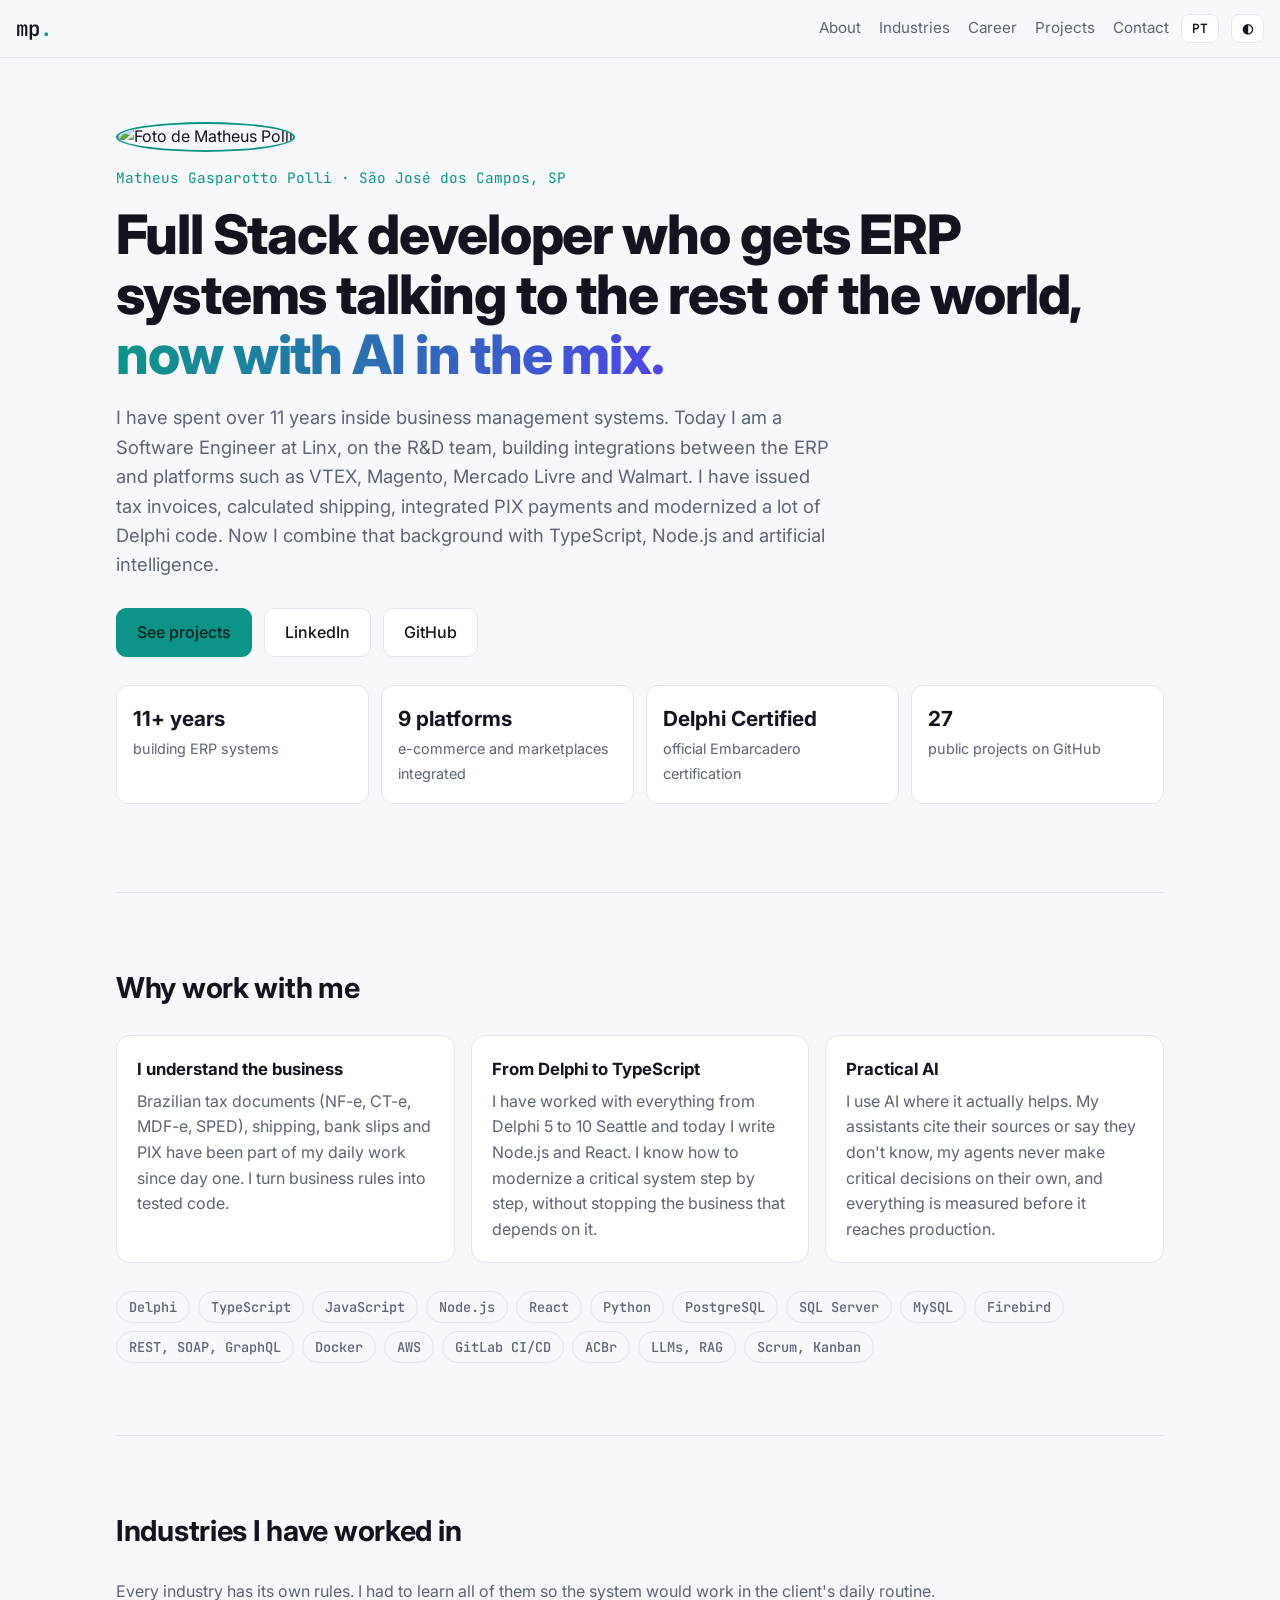
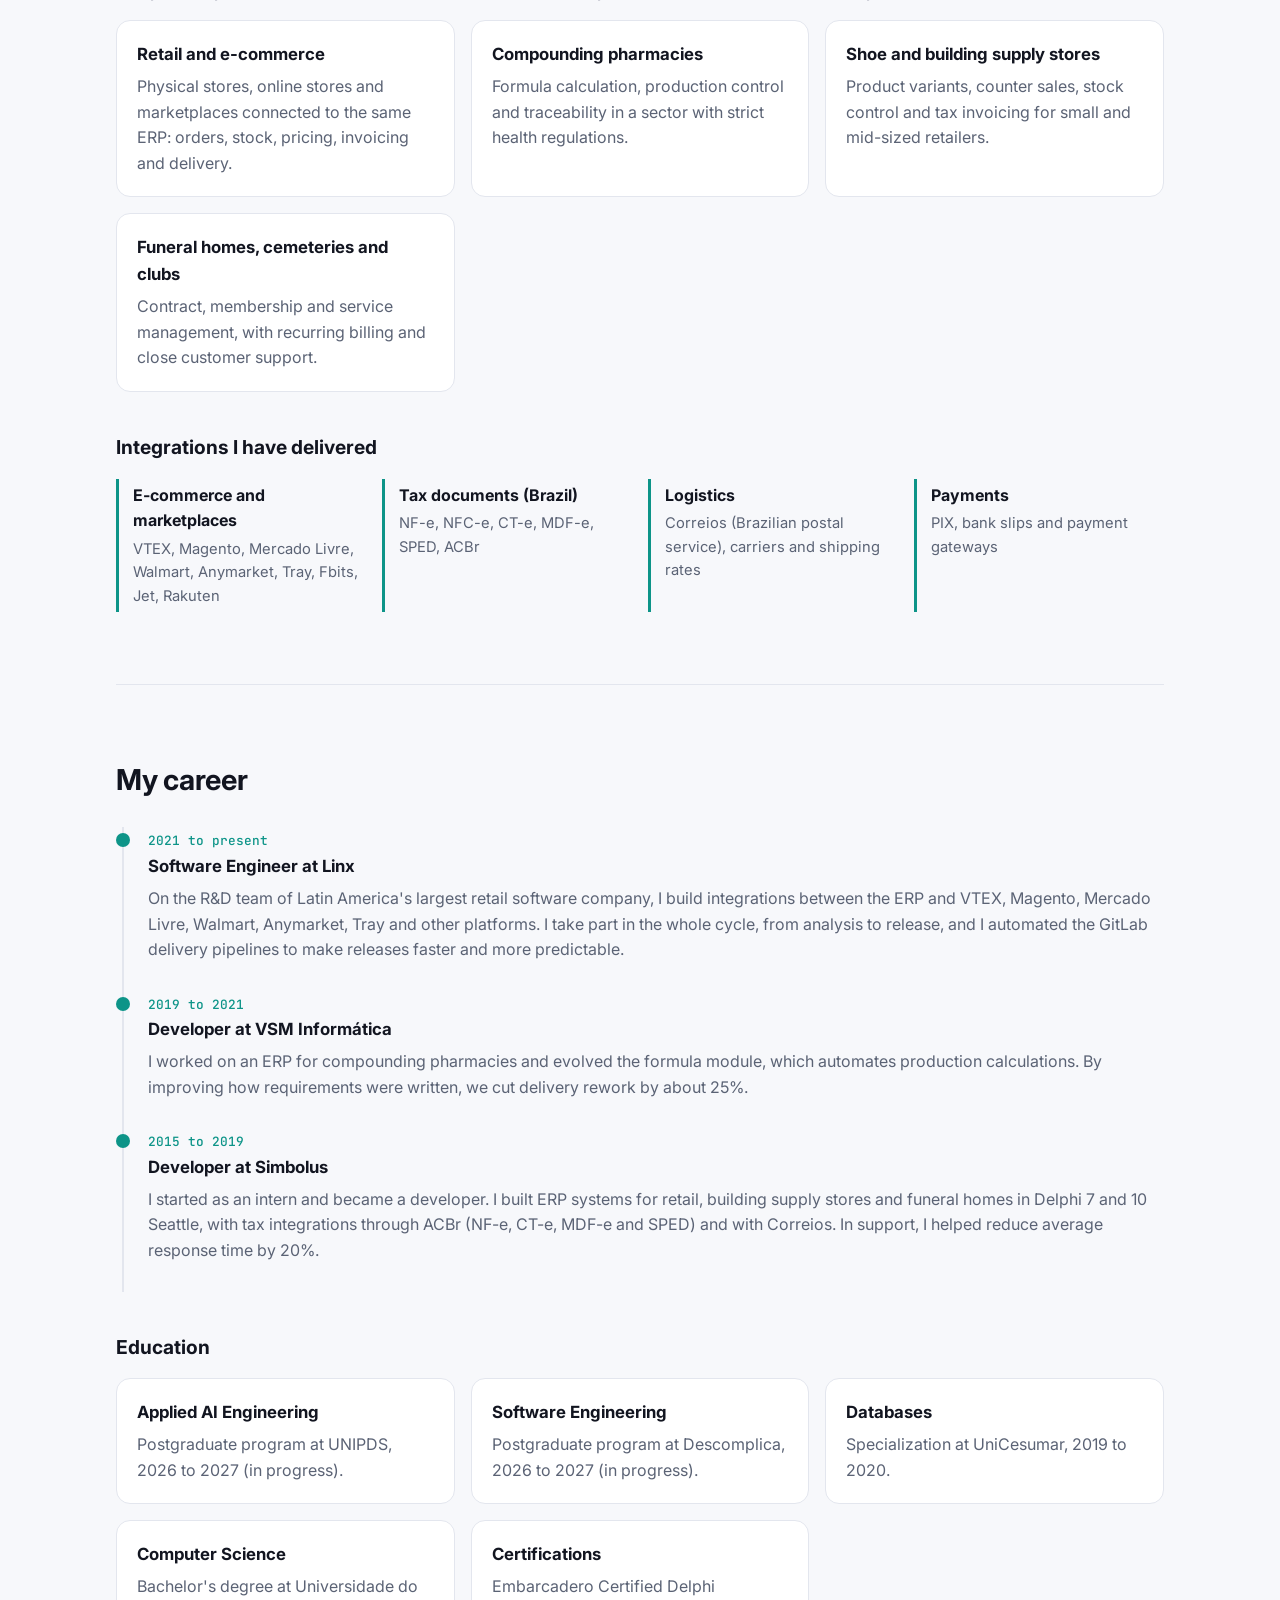
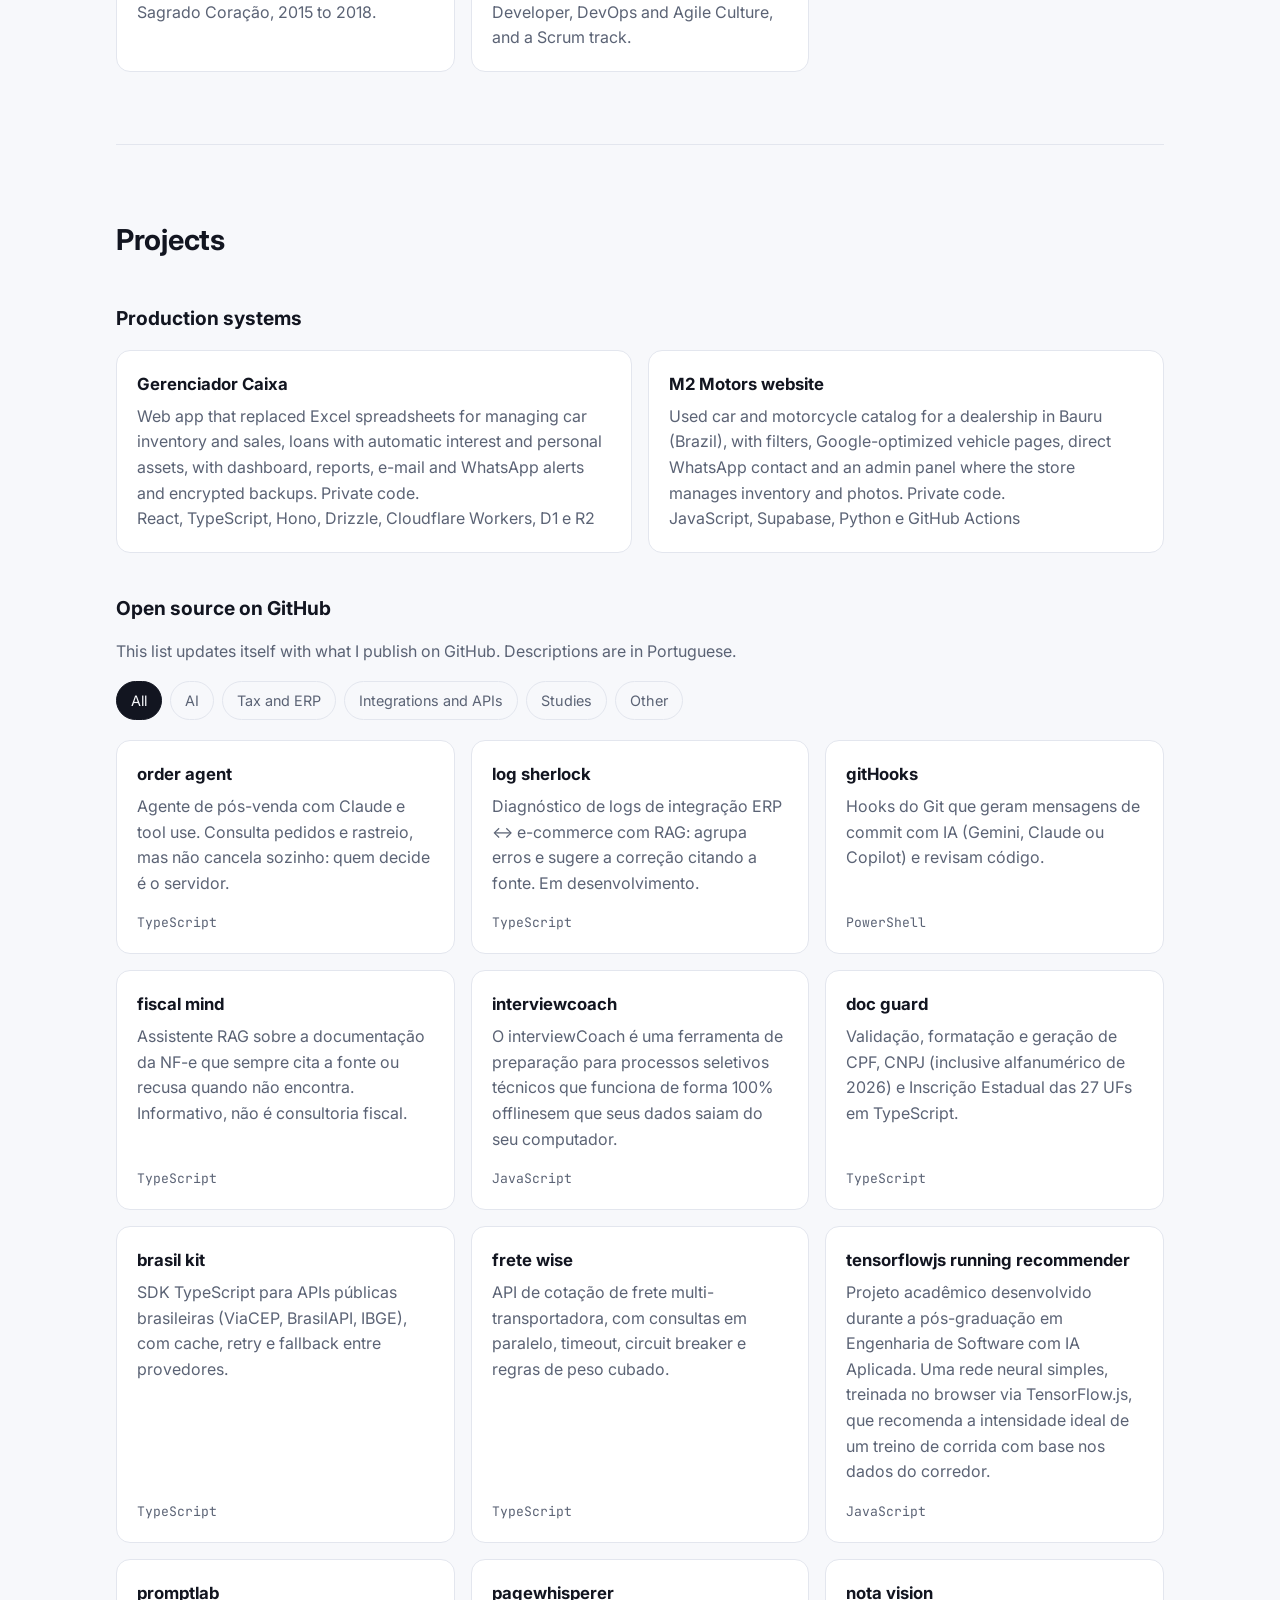
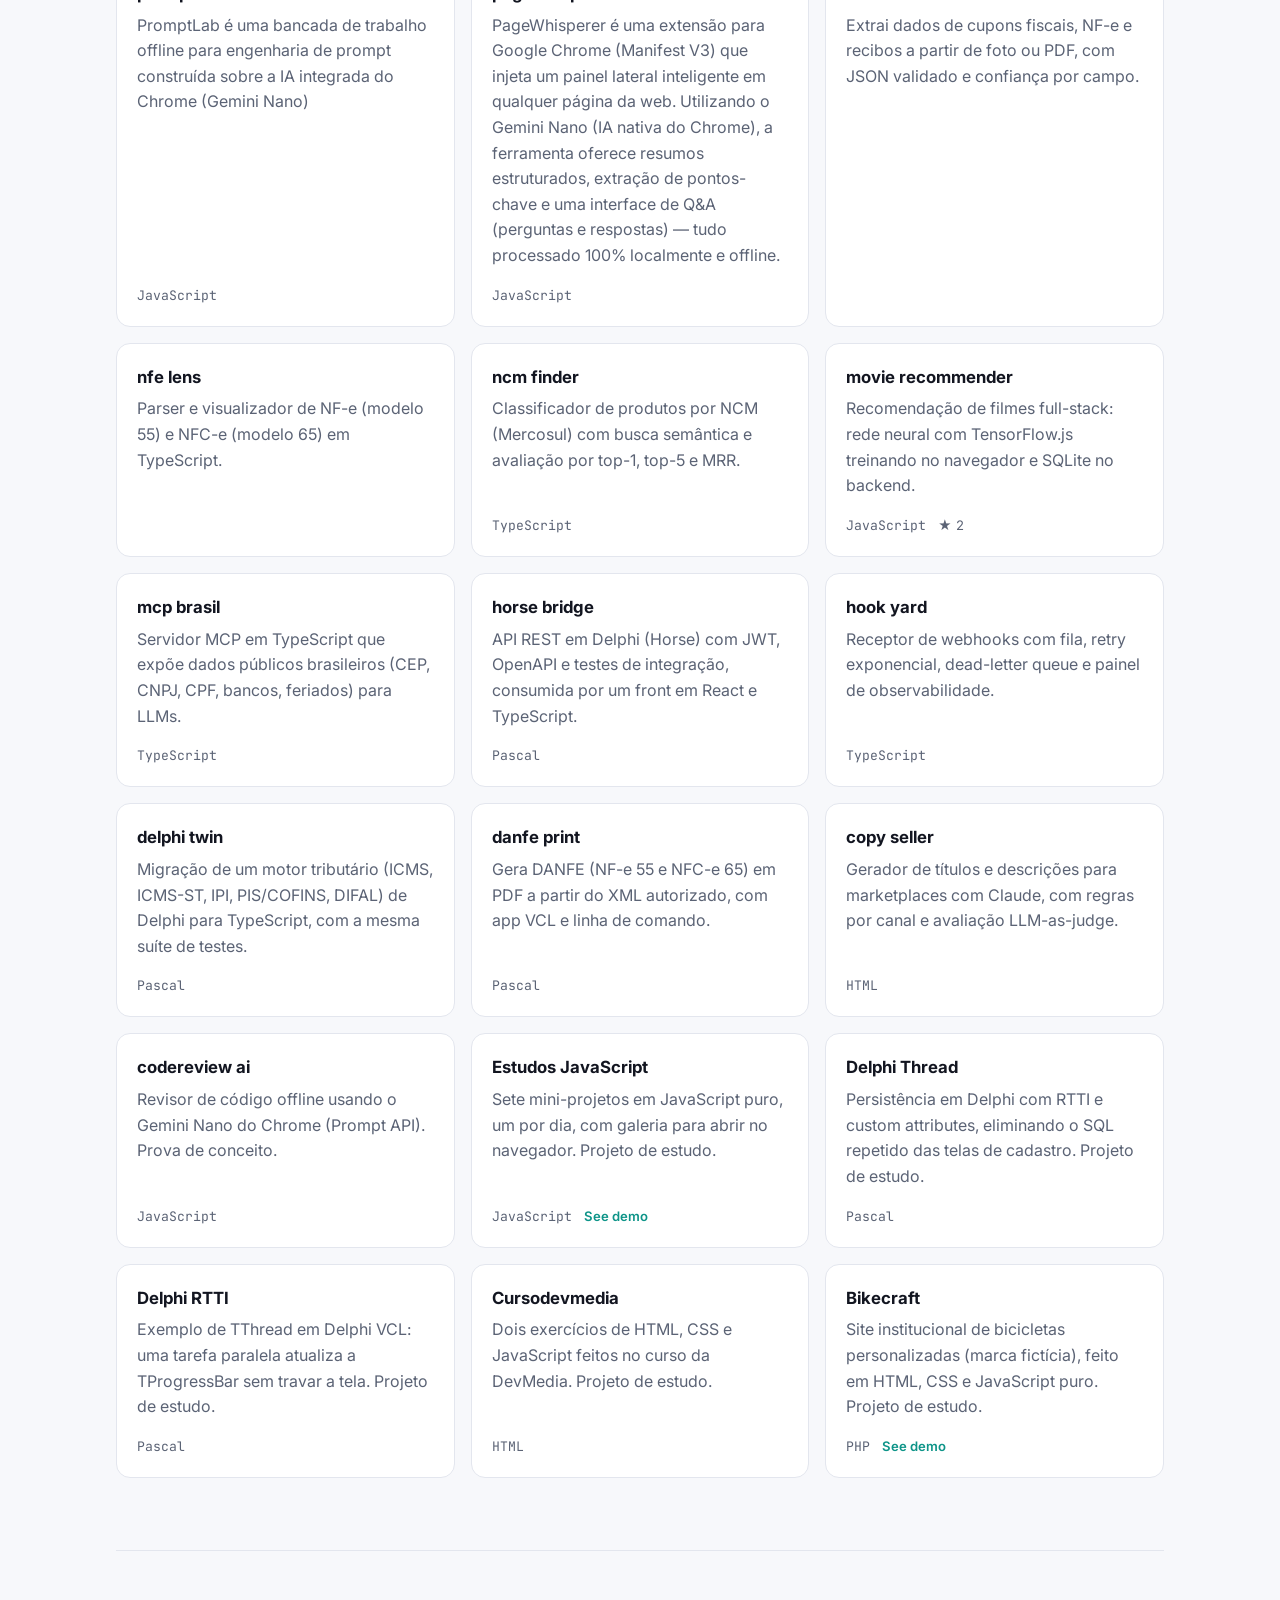
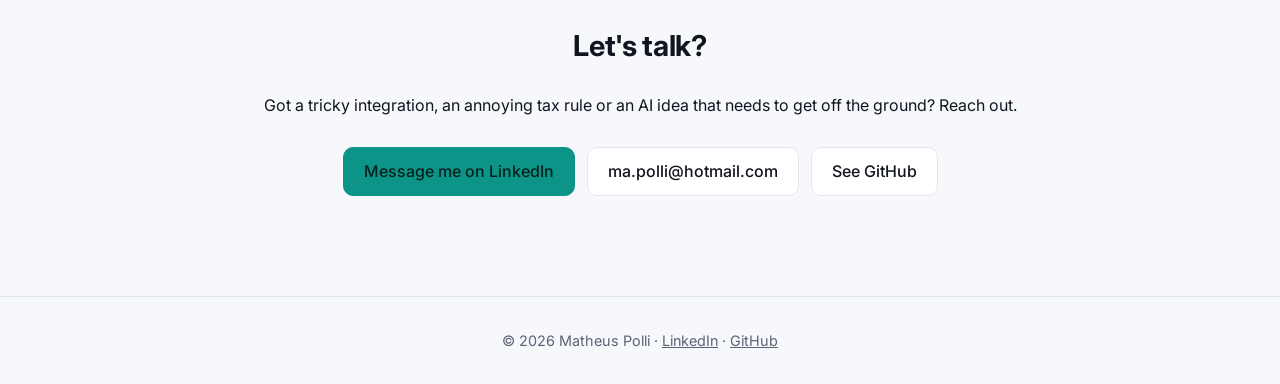
==== index.html @ 0170b0da "feat: Site M2 Motors e links do LinkedIn e GitHub no rodapé Co-Authored-By: Claude Opus 5.5 <noreply" ====
<!doctype html>
<html lang="pt-BR">
<head>
  <meta charset="utf-8">
  <meta name="viewport" content="width=device-width, initial-scale=1">
  <title>Matheus Polli | Desenvolvedor Full Stack, Integrações ERP e IA</title>
  <meta name="description" content="Sou Matheus Polli, engenheiro de software na Linx com mais de 11 anos de experiência. Trabalho com integrações ERP, NF-e e regras fiscais, Delphi, TypeScript, Node.js e inteligência artificial aplicada.">
  <meta name="keywords" content="desenvolvedor full stack, engenheiro de software, integração ERP, integração com marketplace, VTEX, Mercado Livre, NF-e, CT-e, SPED, PIX, Delphi, TypeScript, Node.js, React, sistema para varejo, sistema para farmácia de manipulação, inteligência artificial, São José dos Campos">
  <meta name="author" content="Matheus Gasparotto Polli">
  <link rel="canonical" href="https://maatheuspolli.github.io/portifolio/">
  <meta property="og:type" content="website">
  <meta property="og:locale" content="pt_BR">
  <meta property="og:locale:alternate" content="en_US">
  <meta property="og:title" content="Matheus Polli | Desenvolvedor Full Stack">
  <meta property="og:description" content="Integrações ERP, documentos fiscais e IA aplicada. Veja meus projetos.">
  <meta property="og:url" content="https://maatheuspolli.github.io/portifolio/">
  <meta property="og:image" content="https://avatars.githubusercontent.com/u/17732686?v=4">
  <meta name="twitter:card" content="summary">
  <link rel="icon" href="https://avatars.githubusercontent.com/u/17732686?s=64&v=4">
  <script type="application/ld+json">
  {
    "@context": "https://schema.org",
    "@type": "Person",
    "name": "Matheus Gasparotto Polli",
    "jobTitle": "Engenheiro de Software",
    "worksFor": { "@type": "Organization", "name": "Linx" },
    "address": { "@type": "PostalAddress", "addressLocality": "São José dos Campos", "addressRegion": "SP", "addressCountry": "BR" },
    "url": "https://maatheuspolli.github.io/portifolio/",
    "image": "https://avatars.githubusercontent.com/u/17732686?v=4",
    "email": "mailto:ma.polli@hotmail.com",
    "sameAs": ["https://www.linkedin.com/in/matheusgasparottopolli/", "https://github.com/MaatheusPolli"],
    "knowsAbout": ["Delphi", "TypeScript", "Node.js", "React", "Integração ERP", "Integração com marketplaces", "VTEX", "Mercado Livre", "NF-e", "CT-e", "MDF-e", "SPED", "PIX", "Sistemas para varejo", "Sistemas para farmácia de manipulação", "Inteligência Artificial", "RAG"],
    "alumniOf": [
      { "@type": "CollegeOrUniversity", "name": "Universidade do Sagrado Coração" },
      { "@type": "CollegeOrUniversity", "name": "UniCesumar" }
    ],
    "hasCredential": { "@type": "EducationalOccupationalCredential", "name": "Embarcadero Certified Delphi Developer" }
  }
  </script>
  <script>
    // Aplica o tema salvo antes de pintar a página, para não piscar
    try {
      const t = localStorage.getItem("theme");
      if (t) document.documentElement.dataset.theme = t;
    } catch (e) {}
  </script>
  <link rel="preconnect" href="https://fonts.googleapis.com">
  <link href="https://fonts.googleapis.com/css2?family=Inter:wght@400;500;600;800&family=JetBrains+Mono:wght@500&display=swap" rel="stylesheet">
  <link rel="stylesheet" href="style.css">
</head>
<body>
  <header class="nav">
    <a class="logo" href="#">mp<span>.</span></a>
    <nav>
      <a href="#sobre" data-i18n="nav.about">Sobre</a>
      <a href="#setores" data-i18n="nav.sectors">Setores</a>
      <a href="#trajetoria" data-i18n="nav.career">Trajetória</a>
      <a href="#projetos" data-i18n="nav.projects">Projetos</a>
      <a href="#contato" data-i18n="nav.contact">Contato</a>
      <button id="lang-toggle" class="toggle" type="button" aria-label="Mudar idioma">EN</button>
      <button id="theme-toggle" class="toggle" type="button" aria-label="Alternar tema claro e escuro">◐</button>
    </nav>
  </header>

  <main>
    <section class="hero">
      <img class="avatar" src="https://avatars.githubusercontent.com/u/17732686?v=4" alt="Foto de Matheus Polli" width="120" height="120">
      <p class="kicker">Matheus Gasparotto Polli · São José dos Campos, SP</p>
      <h1 data-i18n="hero.title">Desenvolvedor Full Stack que faz o ERP conversar com o resto do mundo, <em>agora com IA no meio.</em></h1>
      <p class="lead" data-i18n="hero.lead">São mais de 11 anos dentro de sistemas de gestão. Hoje sou engenheiro de software na Linx, no time de P&amp;D, e cuido das integrações entre o ERP e plataformas como VTEX, Magento, Mercado Livre e Walmart. Já emiti nota fiscal, calculei frete, integrei PIX e modernizei muito código Delphi. Agora junto essa bagagem com TypeScript, Node.js e inteligência artificial.</p>
      <div class="cta">
        <a class="btn primary" href="#projetos" data-i18n="hero.cta">Ver projetos</a>
        <a class="btn" href="https://www.linkedin.com/in/matheusgasparottopolli/" target="_blank" rel="noopener">LinkedIn</a>
        <a class="btn" href="https://github.com/MaatheusPolli" target="_blank" rel="noopener">GitHub</a>
      </div>
      <ul class="stats">
        <li><strong data-i18n="stats.years">11+ anos</strong><span data-i18n="stats.yearsTxt">desenvolvendo sistemas ERP</span></li>
        <li><strong data-i18n="stats.platforms">9 plataformas</strong><span data-i18n="stats.platformsTxt">de e-commerce e marketplace integradas</span></li>
        <li><strong data-i18n="stats.cert">Certificado Delphi</strong><span data-i18n="stats.certTxt">certificação oficial Embarcadero</span></li>
        <li><strong id="stat-count">30+</strong><span data-i18n="stats.repos">projetos públicos no GitHub</span></li>
      </ul>
    </section>

    <section id="sobre">
      <h2 data-i18n="about.title">Por que trabalhar comigo</h2>
      <div class="cards three">
        <article><h3 data-i18n="about.c1t">Entendo o negócio</h3><p data-i18n="about.c1">NF-e, CT-e, MDF-e, SPED, frete, boleto e PIX fazem parte do meu dia a dia desde o começo da carreira. Você não precisa me explicar o que é CFOP. Eu transformo a regra em código com teste.</p></article>
        <article><h3 data-i18n="about.c2t">Do Delphi ao TypeScript</h3><p data-i18n="about.c2">Trabalhei do Delphi 5 ao 10 Seattle e hoje escrevo Node.js e React. Sei modernizar um sistema crítico aos poucos, sem parar a operação de quem depende dele.</p></article>
        <article><h3 data-i18n="about.c3t">IA com pé no chão</h3><p data-i18n="about.c3">Uso IA onde ela ajuda de fato. Meus assistentes citam a fonte ou dizem que não sabem, meus agentes não tomam decisão crítica sozinhos e tudo é medido antes de ir para produção.</p></article>
      </div>
      <div class="stack">
        <span>Delphi</span><span>TypeScript</span><span>JavaScript</span><span>Node.js</span><span>React</span><span>Python</span><span>PostgreSQL</span><span>SQL Server</span><span>MySQL</span><span>Firebird</span><span>REST, SOAP, GraphQL</span><span>Docker</span><span>AWS</span><span>GitLab CI/CD</span><span>ACBr</span><span>LLMs, RAG</span><span>Scrum, Kanban</span>
      </div>
    </section>

    <section id="setores">
      <h2 data-i18n="sectors.title">Setores em que já atuei</h2>
      <p class="muted" data-i18n="sectors.sub">Cada segmento tem suas regras. Já precisei entender todas elas para o sistema funcionar no dia a dia do cliente.</p>
      <div class="cards three">
        <article><h3 data-i18n="sectors.s1t">Varejo e e-commerce</h3><p data-i18n="sectors.s1">Lojas físicas, lojas virtuais e marketplaces conectados ao mesmo ERP: pedidos, estoque, preço, nota fiscal e entrega.</p></article>
        <article><h3 data-i18n="sectors.s2t">Farmácias de manipulação</h3><p data-i18n="sectors.s2">Cálculo de fórmulas, controle de produção e rastreabilidade em um setor com regras sanitárias rígidas.</p></article>
        <article><h3 data-i18n="sectors.s3t">Lojas de calçados e materiais de construção</h3><p data-i18n="sectors.s3">Grade de produtos, vendas no balcão, controle de estoque e emissão fiscal para o pequeno e médio varejo.</p></article>
        <article><h3 data-i18n="sectors.s4t">Funerárias, cemitérios e clubes</h3><p data-i18n="sectors.s4">Gestão de contratos, mensalidades e serviços, com cobrança recorrente e atendimento próximo ao cliente.</p></article>
      </div>

      <h3 class="subtitle" data-i18n="integ.title">Integrações que já entreguei</h3>
      <div class="integrations">
        <div><h4 data-i18n="integ.g1">E-commerce e marketplaces</h4><p>VTEX, Magento, Mercado Livre, Walmart, Anymarket, Tray, Fbits, Jet, Rakuten</p></div>
        <div><h4 data-i18n="integ.g2">Fiscal</h4><p>NF-e, NFC-e, CT-e, MDF-e, SPED, ACBr</p></div>
        <div><h4 data-i18n="integ.g3">Logística</h4><p data-i18n="integ.g3t">Correios, transportadoras e cálculo de frete</p></div>
        <div><h4 data-i18n="integ.g4">Pagamentos</h4><p data-i18n="integ.g4t">PIX, boletos e gateways de pagamento</p></div>
      </div>
    </section>

    <section id="trajetoria">
      <h2 data-i18n="career.title">Minha trajetória</h2>
      <ol class="timeline">
        <li><span class="when" data-i18n="career.j1d">2021 até hoje</span><h3 data-i18n="career.j1t">Engenheiro de Software na Linx</h3><p data-i18n="career.j1">No time de P&amp;D da maior empresa de software para varejo da América Latina, desenvolvo as integrações entre o ERP e VTEX, Magento, Mercado Livre, Walmart, Anymarket, Tray e outras plataformas. Participo do ciclo inteiro, da análise à publicação, e automatizei as esteiras de entrega no GitLab para deixar os lançamentos mais rápidos e previsíveis.</p></li>
        <li><span class="when" data-i18n="career.j2d">2019 a 2021</span><h3 data-i18n="career.j2t">Analista Programador na VSM Informática</h3><p data-i18n="career.j2">Trabalhei no ERP para farmácias de manipulação e evoluí o módulo de fórmulas, que automatiza cálculos da produção. Revisando a forma como os requisitos eram escritos, reduzimos o retrabalho nas entregas em cerca de 25%.</p></li>
        <li><span class="when" data-i18n="career.j3d">2015 a 2019</span><h3 data-i18n="career.j3t">Desenvolvedor na Simbolus</h3><p data-i18n="career.j3">Comecei como estagiário e virei desenvolvedor. Fiz ERP para varejo, materiais de construção e funerárias em Delphi 7 e 10 Seattle, com integrações fiscais via ACBr (NF-e, CT-e, MDF-e e SPED) e com os Correios. No suporte, ajudei a reduzir em 20% o tempo médio de resposta aos clientes.</p></li>
      </ol>

      <h3 class="subtitle" data-i18n="edu.title">Formação</h3>
      <div class="cards three">
        <article><h3 data-i18n="edu.e1t">Engenharia de IA Aplicada</h3><p data-i18n="edu.e1">Pós-graduação na UNIPDS, de 2026 a 2027 (em andamento).</p></article>
        <article><h3 data-i18n="edu.e2t">Engenharia de Software</h3><p data-i18n="edu.e2">Pós-graduação na Descomplica, de 2026 a 2027 (em andamento).</p></article>
        <article><h3 data-i18n="edu.e3t">Banco de Dados</h3><p data-i18n="edu.e3">Especialização na UniCesumar, de 2019 a 2020.</p></article>
        <article><h3 data-i18n="edu.e4t">Ciência da Computação</h3><p data-i18n="edu.e4">Graduação na Universidade do Sagrado Coração, de 2015 a 2018.</p></article>
        <article><h3 data-i18n="edu.e5t">Certificações</h3><p data-i18n="edu.e5">Desenvolvedor Delphi certificado pela Embarcadero, cultura DevOps e ágil e trilha de Scrum.</p></article>
      </div>
    </section>

    <section id="projetos">
      <h2 data-i18n="proj.title">Projetos</h2>
      <h3 class="subtitle" data-i18n="pro.title">Sistemas em produção</h3>
      <div class="cards three">
        <article><h3 data-i18n="pro.p1t">Gerenciador Caixa</h3><p data-i18n="pro.p1">Sistema web que substituiu planilhas Excel no controle de estoque e venda de carros, empréstimos com juros automáticos e patrimônio, com dashboard, relatórios, alertas por e-mail e WhatsApp e backup criptografado. Código privado.</p><p class="muted">React, TypeScript, Hono, Drizzle, Cloudflare Workers, D1 e R2</p></article>
        <article><h3 data-i18n="pro.p2t">Site M2 Motors</h3><p data-i18n="pro.p2">Catálogo de carros e motos seminovos de uma loja de Bauru (SP), com filtros, páginas por veículo otimizadas para o Google, contato direto pelo WhatsApp e painel para a loja cadastrar o estoque e as fotos. Código privado.</p><p class="muted">JavaScript, Supabase, Python e GitHub Actions</p></article>
      </div>
      <h3 class="subtitle" data-i18n="proj.gh">Código aberto no GitHub</h3>
      <p class="muted" data-i18n="proj.sub">Esta lista se atualiza sozinha com o que publico no GitHub.</p>
      <div class="filters" role="tablist">
        <button class="on" data-cat="all" data-i18n="cat.all">Todos</button>
        <button data-cat="ia" data-i18n="cat.ia">IA</button>
        <button data-cat="fiscal" data-i18n="cat.fiscal">Fiscal e ERP</button>
        <button data-cat="integracoes" data-i18n="cat.integracoes">Integrações e APIs</button>
        <button data-cat="estudos" data-i18n="cat.estudos">Estudos</button>
        <button data-cat="outros" data-i18n="cat.outros">Outros</button>
      </div>
      <div id="grid" class="cards grid"><p class="muted">Carregando projetos...</p></div>
    </section>

    <section id="contato" class="contact">
      <h2 data-i18n="contact.title">Vamos conversar?</h2>
      <p data-i18n="contact.text">Tem uma integração complicada, uma regra fiscal chata ou uma ideia com IA que precisa sair do papel? Me chama.</p>
      <div class="cta">
        <a class="btn primary" href="https://www.linkedin.com/in/matheusgasparottopolli/" target="_blank" rel="noopener" data-i18n="contact.linkedin">Falar no LinkedIn</a>
        <a class="btn" href="mailto:ma.polli@hotmail.com">ma.polli@hotmail.com</a>
        <a class="btn" href="https://github.com/MaatheusPolli" target="_blank" rel="noopener" data-i18n="contact.github">Ver GitHub</a>
      </div>
    </section>
  </main>

  <footer>© <span id="year"></span> Matheus Polli · <a href="https://www.linkedin.com/in/matheusgasparottopolli/" target="_blank" rel="noopener">LinkedIn</a> · <a href="https://github.com/MaatheusPolli" target="_blank" rel="noopener">GitHub</a></footer>
  <script src="i18n.js"></script>
  <script src="app.js"></script>
</body>
</html>
---- style.css ----
:root {
  --bg: #0b0d12; --surface: #141821; --line: #232938; --text: #e8ecf3; --muted: #9099ab;
  --accent: #5eead4; --accent-2: #818cf8;
}
@media (prefers-color-scheme: light) {
  :root:not([data-theme="dark"]) { --bg: #f7f8fb; --surface: #fff; --line: #e3e6ee; --text: #121520; --muted: #5b6375; --accent: #0d9488; --accent-2: #4f46e5; }
}
:root[data-theme="light"] { --bg: #f7f8fb; --surface: #fff; --line: #e3e6ee; --text: #121520; --muted: #5b6375; --accent: #0d9488; --accent-2: #4f46e5; }
.toggle { margin-left: 12px; font: 600 .8rem "JetBrains Mono", monospace; padding: 5px 10px; border: 1px solid var(--line); border-radius: 8px; background: var(--surface); color: var(--text); cursor: pointer; }
.toggle:hover { border-color: var(--accent); }
.nav nav { display: flex; align-items: center; flex-wrap: wrap; justify-content: flex-end; }
.integrations { display: grid; grid-template-columns: repeat(auto-fit, minmax(220px, 1fr)); gap: 16px; }
.integrations div { border-left: 3px solid var(--accent); padding: 4px 0 4px 14px; }
.integrations h4 { margin: 0 0 4px; }
.integrations p { margin: 0; color: var(--muted); font-size: .92rem; }
* { box-sizing: border-box; }
html { scroll-behavior: smooth; }
body { margin: 0; background: var(--bg); color: var(--text); font: 16px/1.6 Inter, system-ui, sans-serif; }
a { color: inherit; }
main { max-width: 1080px; margin: 0 auto; padding: 0 16px; }
section { padding: 72px 0; border-top: 1px solid var(--line); }
h1 { font-size: clamp(2rem, 5vw, 3.4rem); line-height: 1.1; letter-spacing: -.02em; margin: .3em 0; font-weight: 800; }
h1 em { font-style: normal; background: linear-gradient(90deg, var(--accent), var(--accent-2)); -webkit-background-clip: text; background-clip: text; color: transparent; }
h2 { font-size: 1.8rem; margin: 0 0 24px; letter-spacing: -.01em; }
h3 { margin: 0 0 6px; font-size: 1.05rem; }
.muted { color: var(--muted); }

.nav { position: sticky; top: 0; z-index: 9; display: flex; justify-content: space-between; align-items: center; padding: 14px 16px; background: color-mix(in srgb, var(--bg) 85%, transparent); backdrop-filter: blur(8px); border-bottom: 1px solid var(--line); }
.logo { font: 600 1.3rem "JetBrains Mono", monospace; text-decoration: none; }
.logo span { color: var(--accent); }
.nav nav a { margin-left: 18px; text-decoration: none; color: var(--muted); font-size: .95rem; }
.nav nav a:hover { color: var(--text); }

.hero { border-top: 0; padding-top: 64px; }
.avatar { border-radius: 50%; border: 2px solid var(--accent); }
.kicker { font-family: "JetBrains Mono", monospace; color: var(--accent); font-size: .9rem; }
.lead { font-size: 1.15rem; color: var(--muted); max-width: 720px; }
.cta { display: flex; flex-wrap: wrap; gap: 12px; margin: 28px 0; }
.btn { padding: 11px 20px; border: 1px solid var(--line); border-radius: 10px; text-decoration: none; font-weight: 500; background: var(--surface); }
.btn:hover { border-color: var(--accent); }
.btn.primary { background: var(--accent); color: #04211d; border-color: var(--accent); }
.stats { list-style: none; padding: 0; display: grid; grid-template-columns: repeat(auto-fit, minmax(180px, 1fr)); gap: 12px; }
.stats li { background: var(--surface); border: 1px solid var(--line); border-radius: 12px; padding: 16px; }
.stats strong { display: block; font-size: 1.3rem; }
.stats span { color: var(--muted); font-size: .9rem; }

.cards { display: grid; gap: 16px; }
.cards.three { grid-template-columns: repeat(auto-fit, minmax(260px, 1fr)); }
.cards.grid { grid-template-columns: repeat(auto-fill, minmax(300px, 1fr)); }
.cards article { background: var(--surface); border: 1px solid var(--line); border-radius: 14px; padding: 20px; display: flex; flex-direction: column; }
.cards article p { color: var(--muted); margin: 0; }
.stack { display: flex; flex-wrap: wrap; gap: 8px; margin-top: 28px; }
.stack span { font: 500 .85rem "JetBrains Mono", monospace; padding: 6px 12px; border: 1px solid var(--line); border-radius: 999px; color: var(--muted); }

.timeline { list-style: none; padding: 0; border-left: 2px solid var(--line); margin-left: 6px; }
.timeline li { position: relative; padding: 0 0 28px 24px; }
.timeline li::before { content: ""; position: absolute; left: -8px; top: 6px; width: 14px; height: 14px; border-radius: 50%; background: var(--accent); }
.timeline .when { font: 500 .8rem "JetBrains Mono", monospace; color: var(--accent); }
.timeline p { color: var(--muted); margin: 0; }

.filters { display: flex; flex-wrap: wrap; gap: 8px; margin-bottom: 20px; }
.filters button { font: inherit; font-size: .9rem; padding: 7px 14px; border-radius: 999px; border: 1px solid var(--line); background: transparent; color: var(--muted); cursor: pointer; }
.filters button.on { background: var(--text); color: var(--bg); border-color: var(--text); }
.project h3 a { text-decoration: none; }
.project h3 a:hover { color: var(--accent); }
.project .meta { margin-top: auto; padding-top: 16px; display: flex; gap: 12px; flex-wrap: wrap; font-size: .82rem; color: var(--muted); align-items: center; }
.project .tag { font-family: "JetBrains Mono", monospace; }
.project .demo { color: var(--accent); text-decoration: none; font-weight: 600; }
.project.featured { border-color: var(--accent); }

.contact { text-align: center; }
.contact .cta { justify-content: center; }
footer a { color: inherit; }
footer { text-align: center; color: var(--muted); padding: 32px 16px; font-size: .9rem; border-top: 1px solid var(--line); }
@media (max-width: 600px) { .nav nav a { margin-left: 10px; font-size: .85rem; } }
.subtitle { margin: 40px 0 16px; font-size: 1.2rem; }
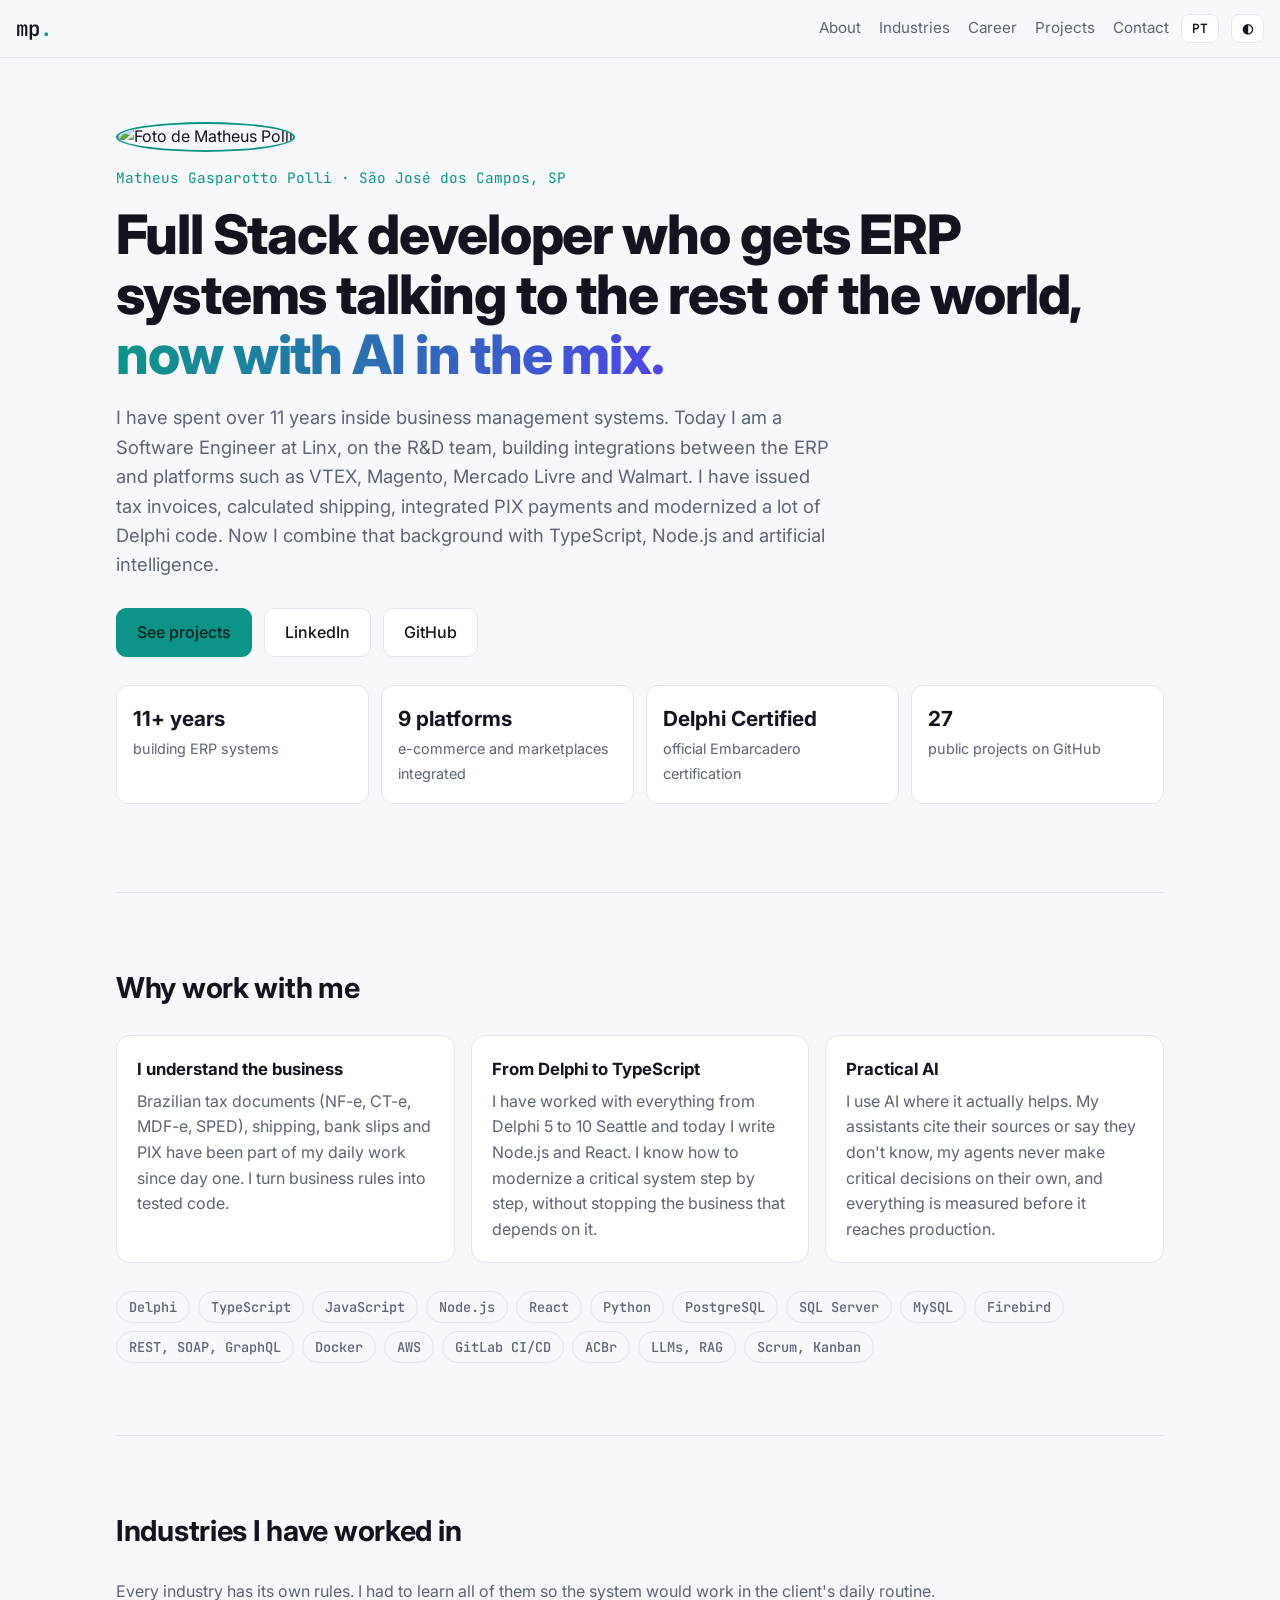
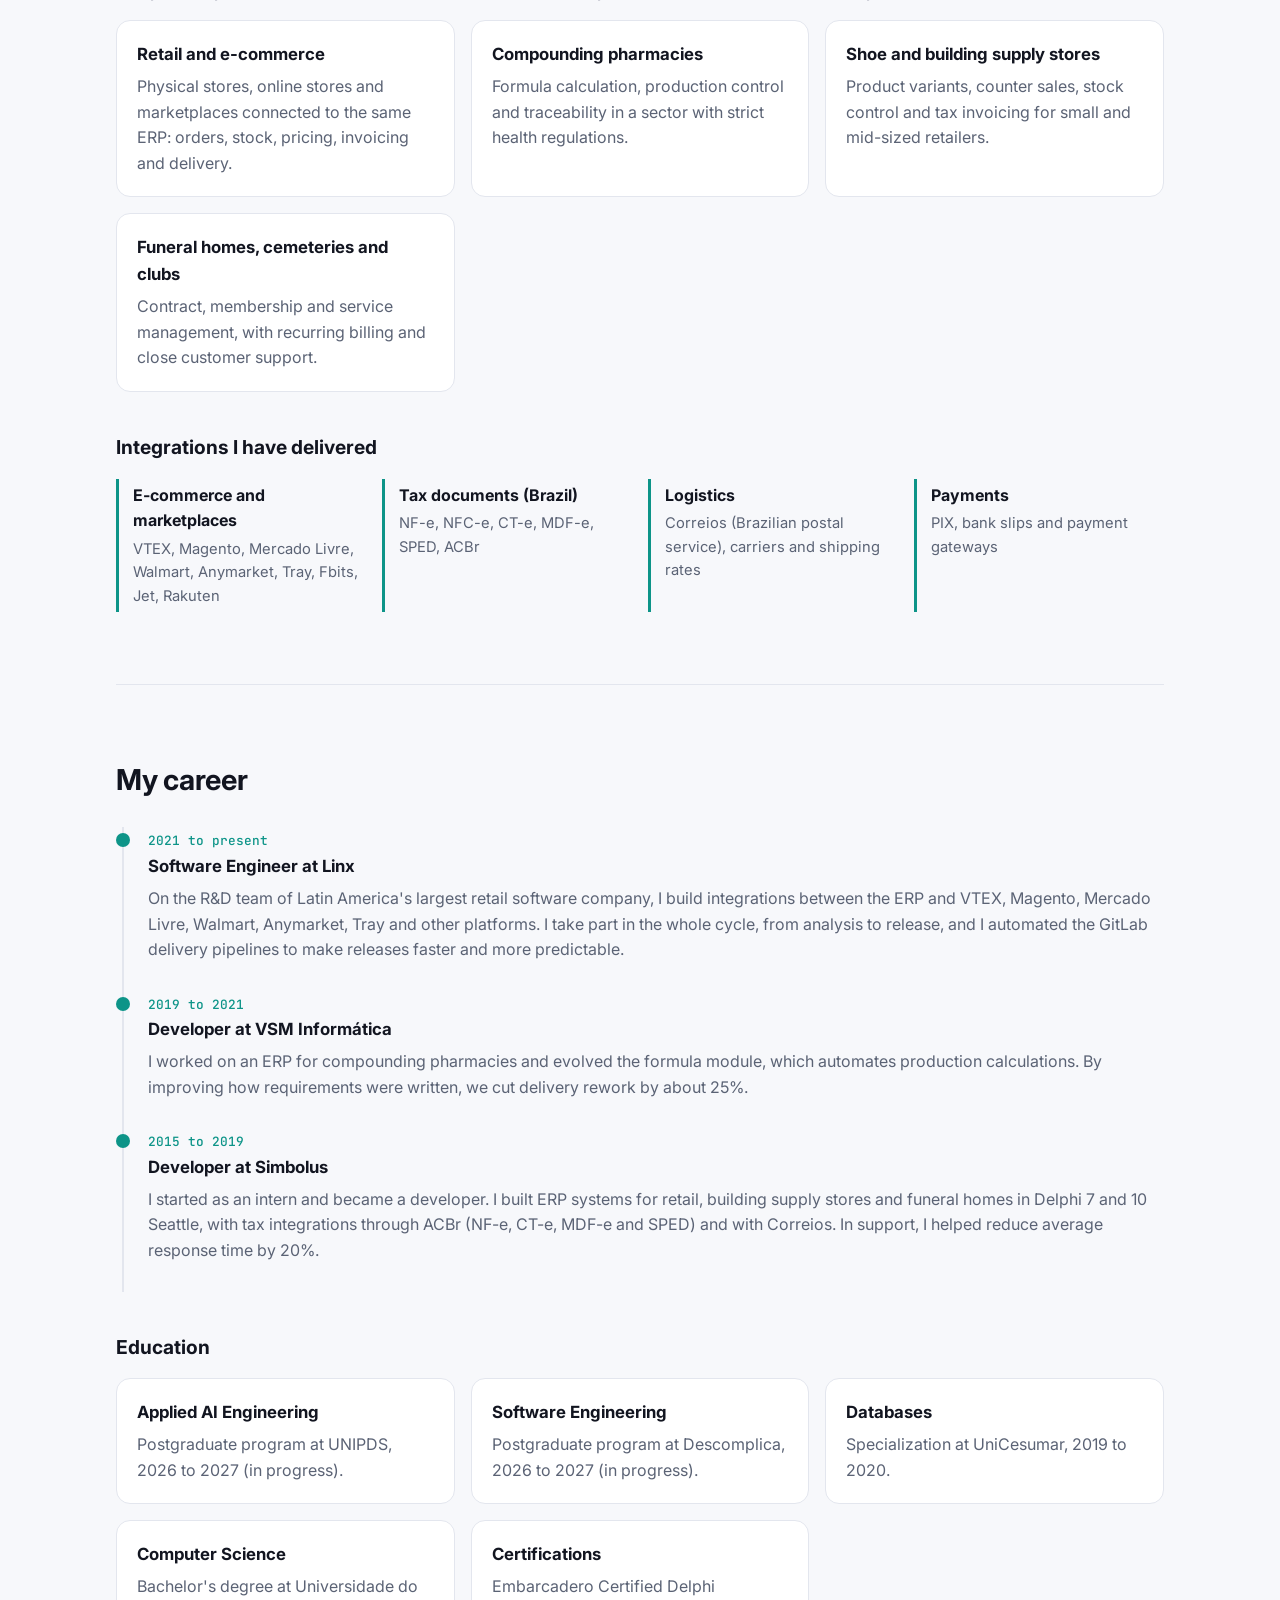
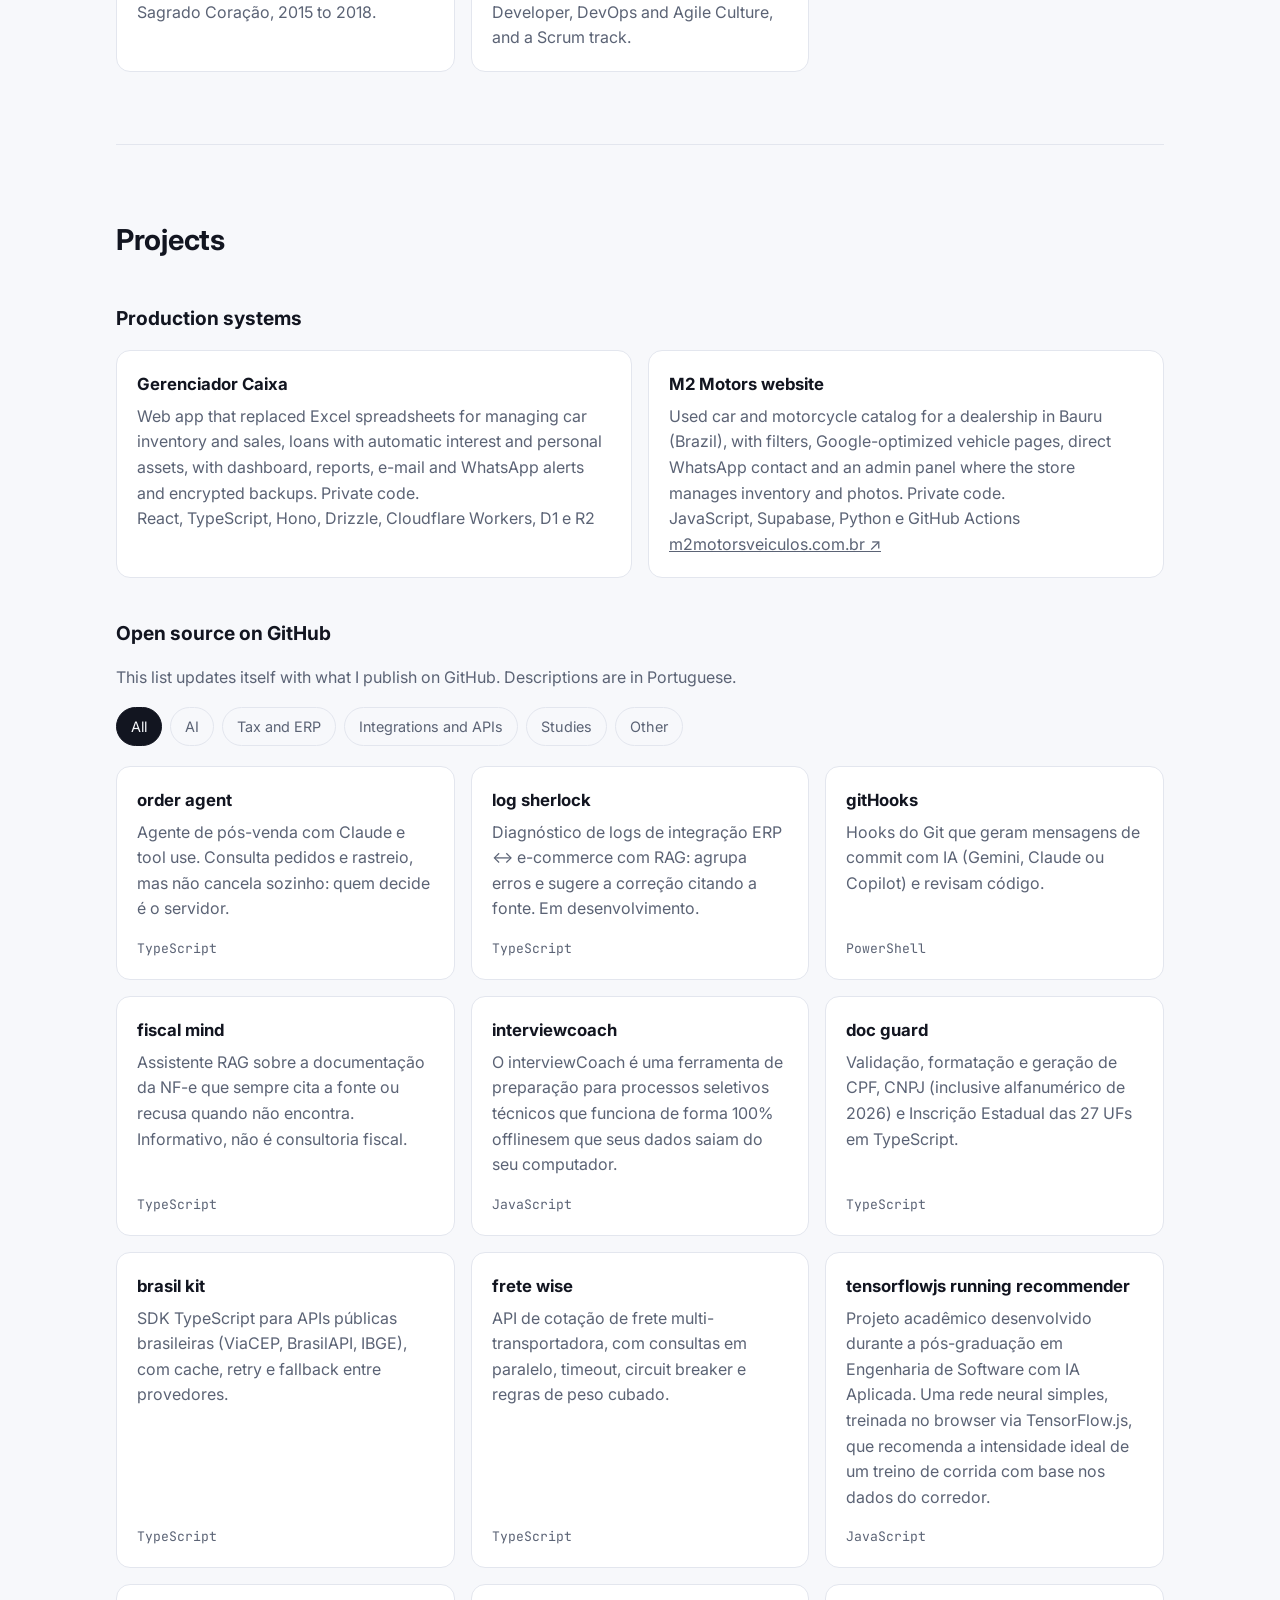
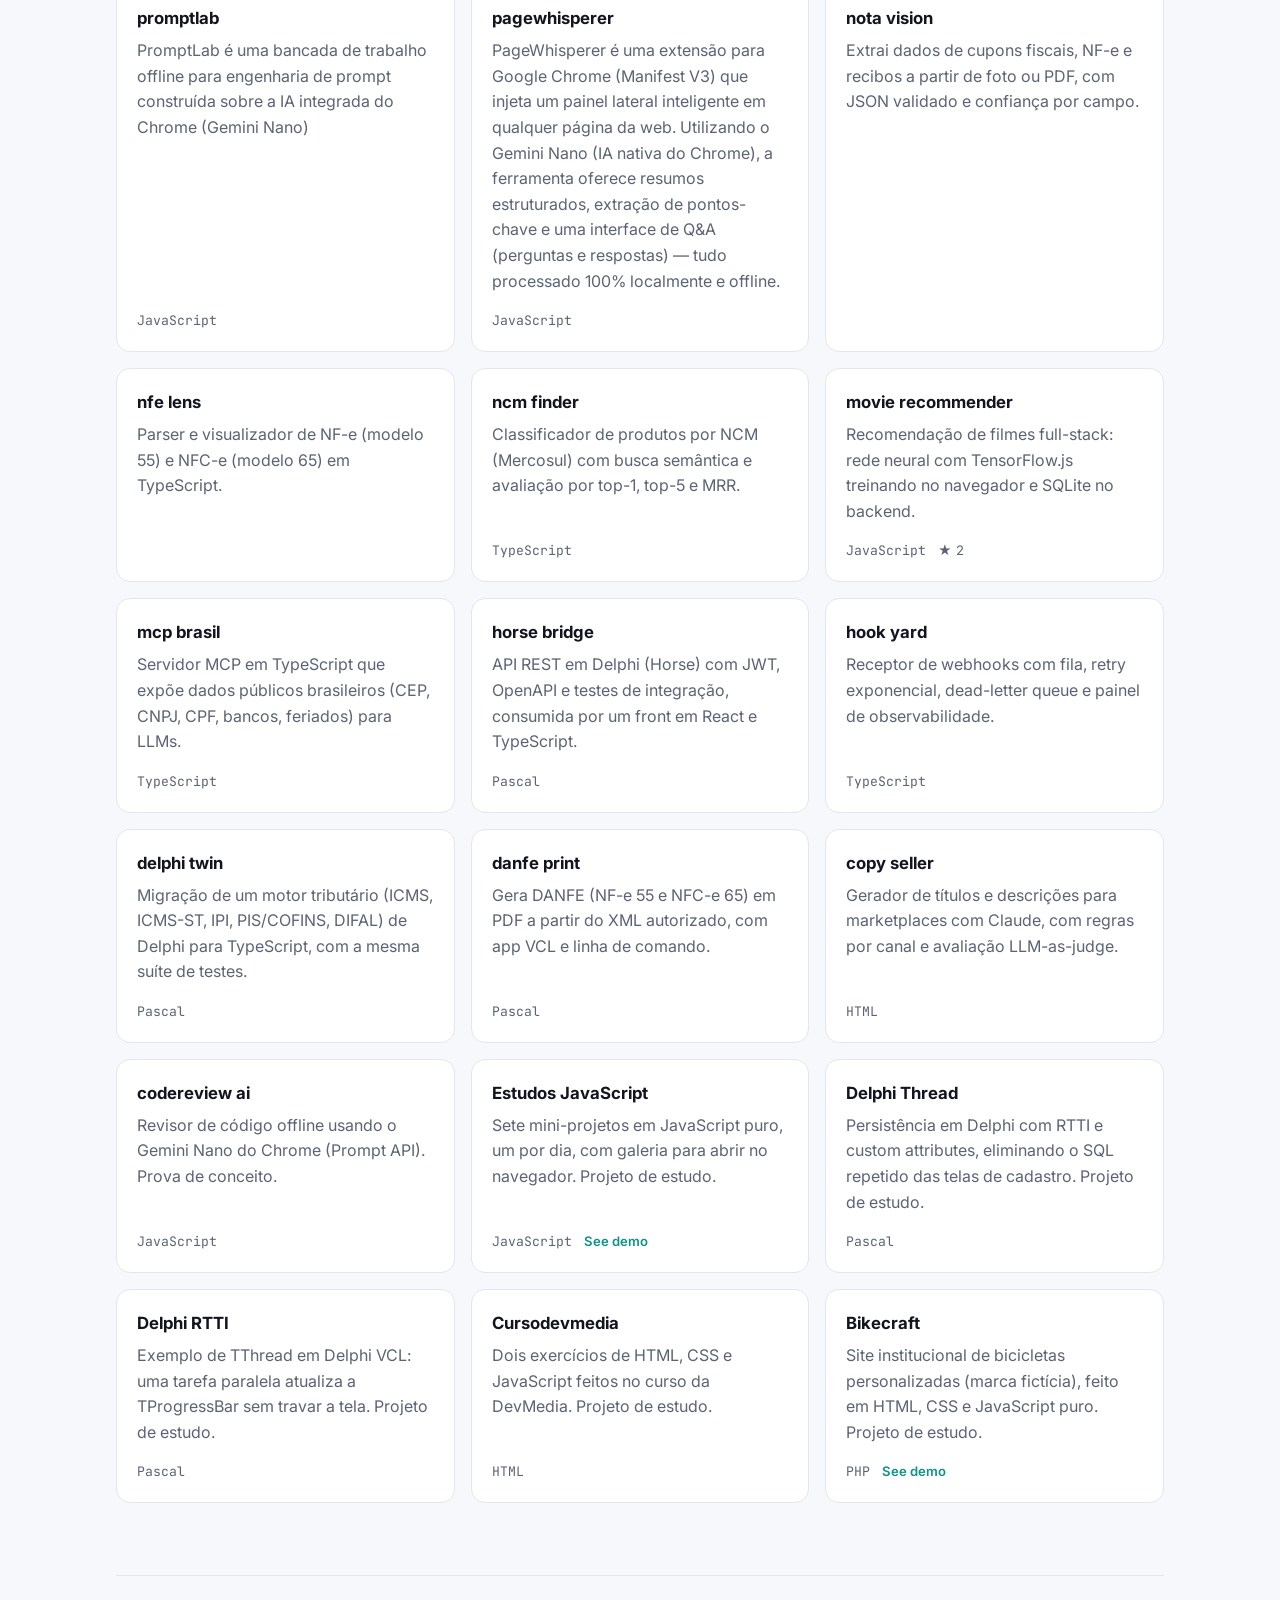
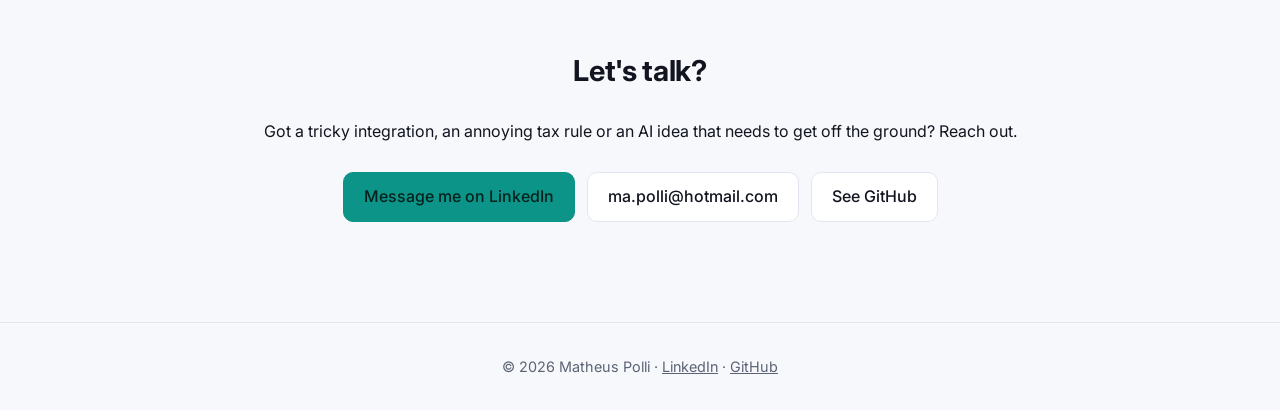
==== commit 35fa55d3: "feat: link do site M2 Motors Co-Authored-By: Claude Opus 5.5 <noreply@anthropic.com>" ====
--- a/index.html
+++ b/index.html
@@ -135,7 +135,7 @@
       <h3 class="subtitle" data-i18n="pro.title">Sistemas em produção</h3>
       <div class="cards three">
         <article><h3 data-i18n="pro.p1t">Gerenciador Caixa</h3><p data-i18n="pro.p1">Sistema web que substituiu planilhas Excel no controle de estoque e venda de carros, empréstimos com juros automáticos e patrimônio, com dashboard, relatórios, alertas por e-mail e WhatsApp e backup criptografado. Código privado.</p><p class="muted">React, TypeScript, Hono, Drizzle, Cloudflare Workers, D1 e R2</p></article>
-        <article><h3 data-i18n="pro.p2t">Site M2 Motors</h3><p data-i18n="pro.p2">Catálogo de carros e motos seminovos de uma loja de Bauru (SP), com filtros, páginas por veículo otimizadas para o Google, contato direto pelo WhatsApp e painel para a loja cadastrar o estoque e as fotos. Código privado.</p><p class="muted">JavaScript, Supabase, Python e GitHub Actions</p></article>
+        <article><h3 data-i18n="pro.p2t">Site M2 Motors</h3><p data-i18n="pro.p2">Catálogo de carros e motos seminovos de uma loja de Bauru (SP), com filtros, páginas por veículo otimizadas para o Google, contato direto pelo WhatsApp e painel para a loja cadastrar o estoque e as fotos. Código privado.</p><p class="muted">JavaScript, Supabase, Python e GitHub Actions</p><p><a href="http://www.m2motorsveiculos.com.br/" target="_blank" rel="noopener">m2motorsveiculos.com.br ↗</a></p></article>
       </div>
       <h3 class="subtitle" data-i18n="proj.gh">Código aberto no GitHub</h3>
       <p class="muted" data-i18n="proj.sub">Esta lista se atualiza sozinha com o que publico no GitHub.</p>
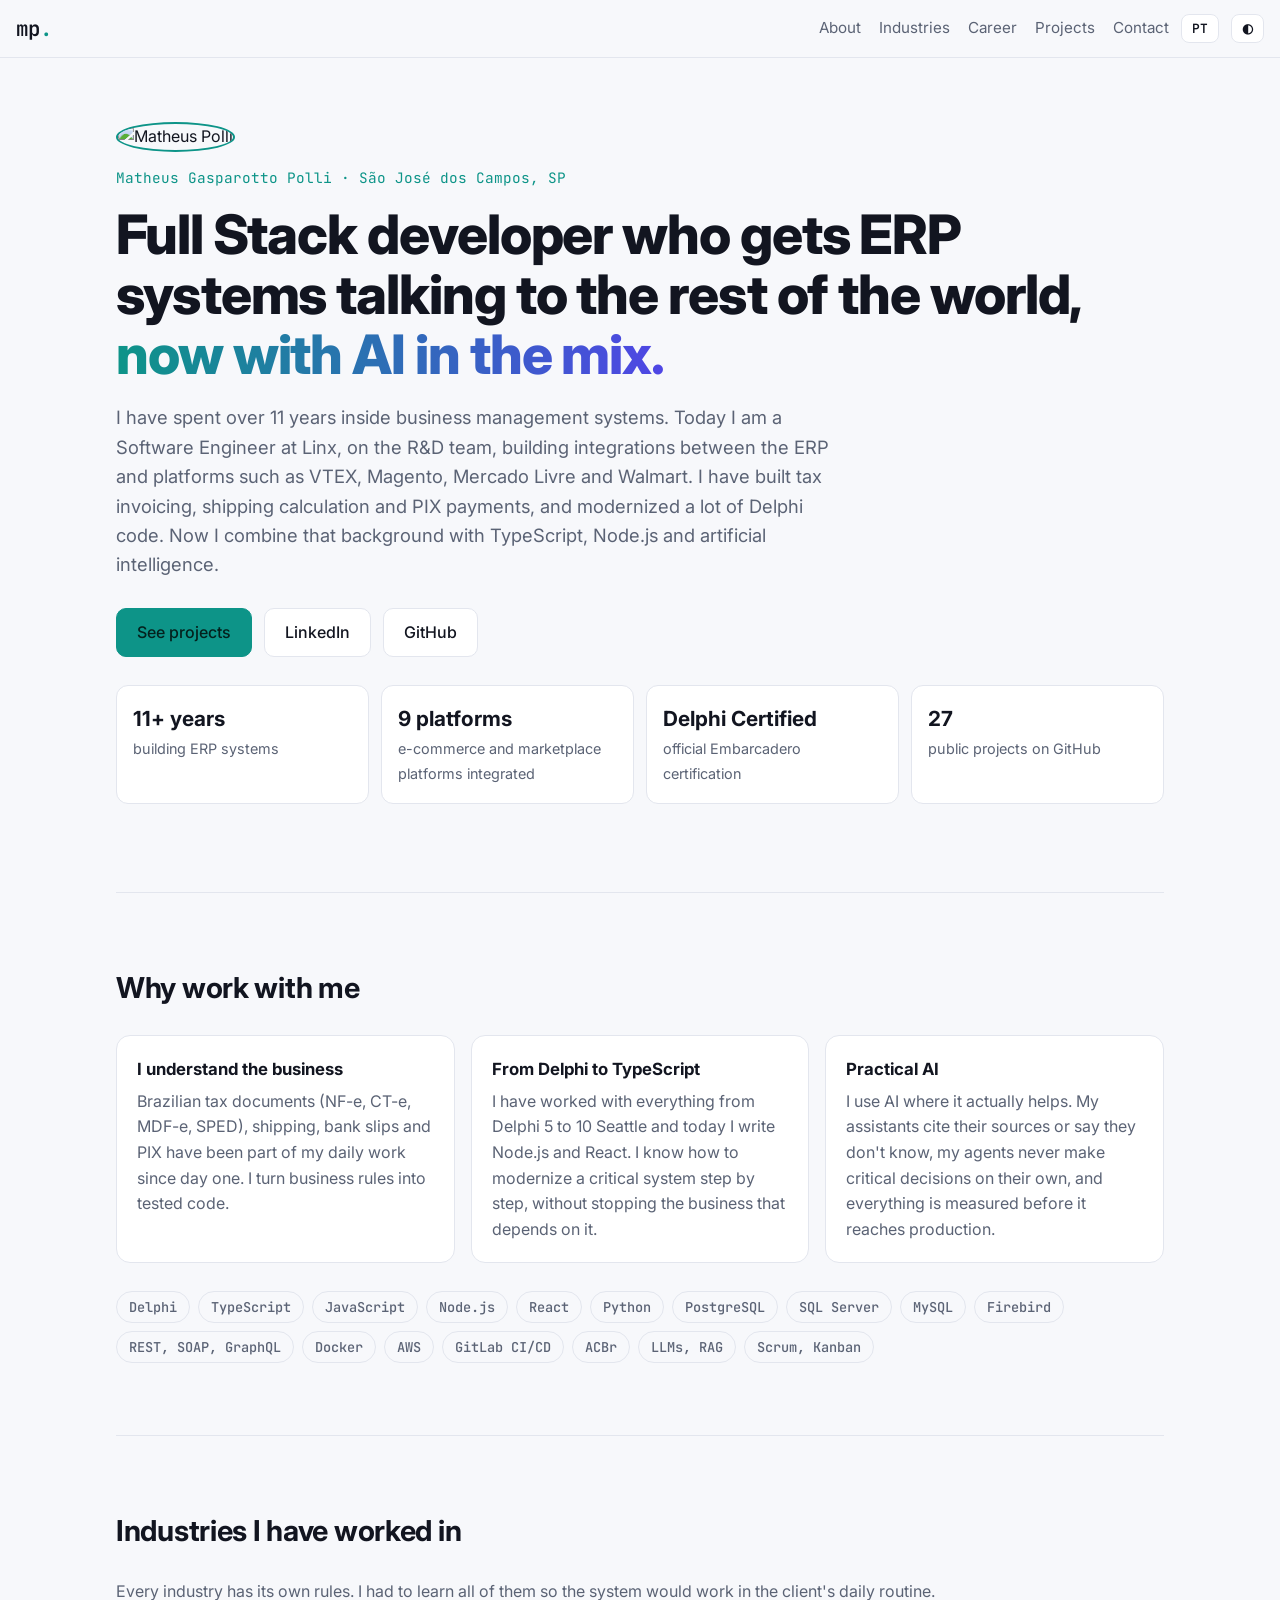
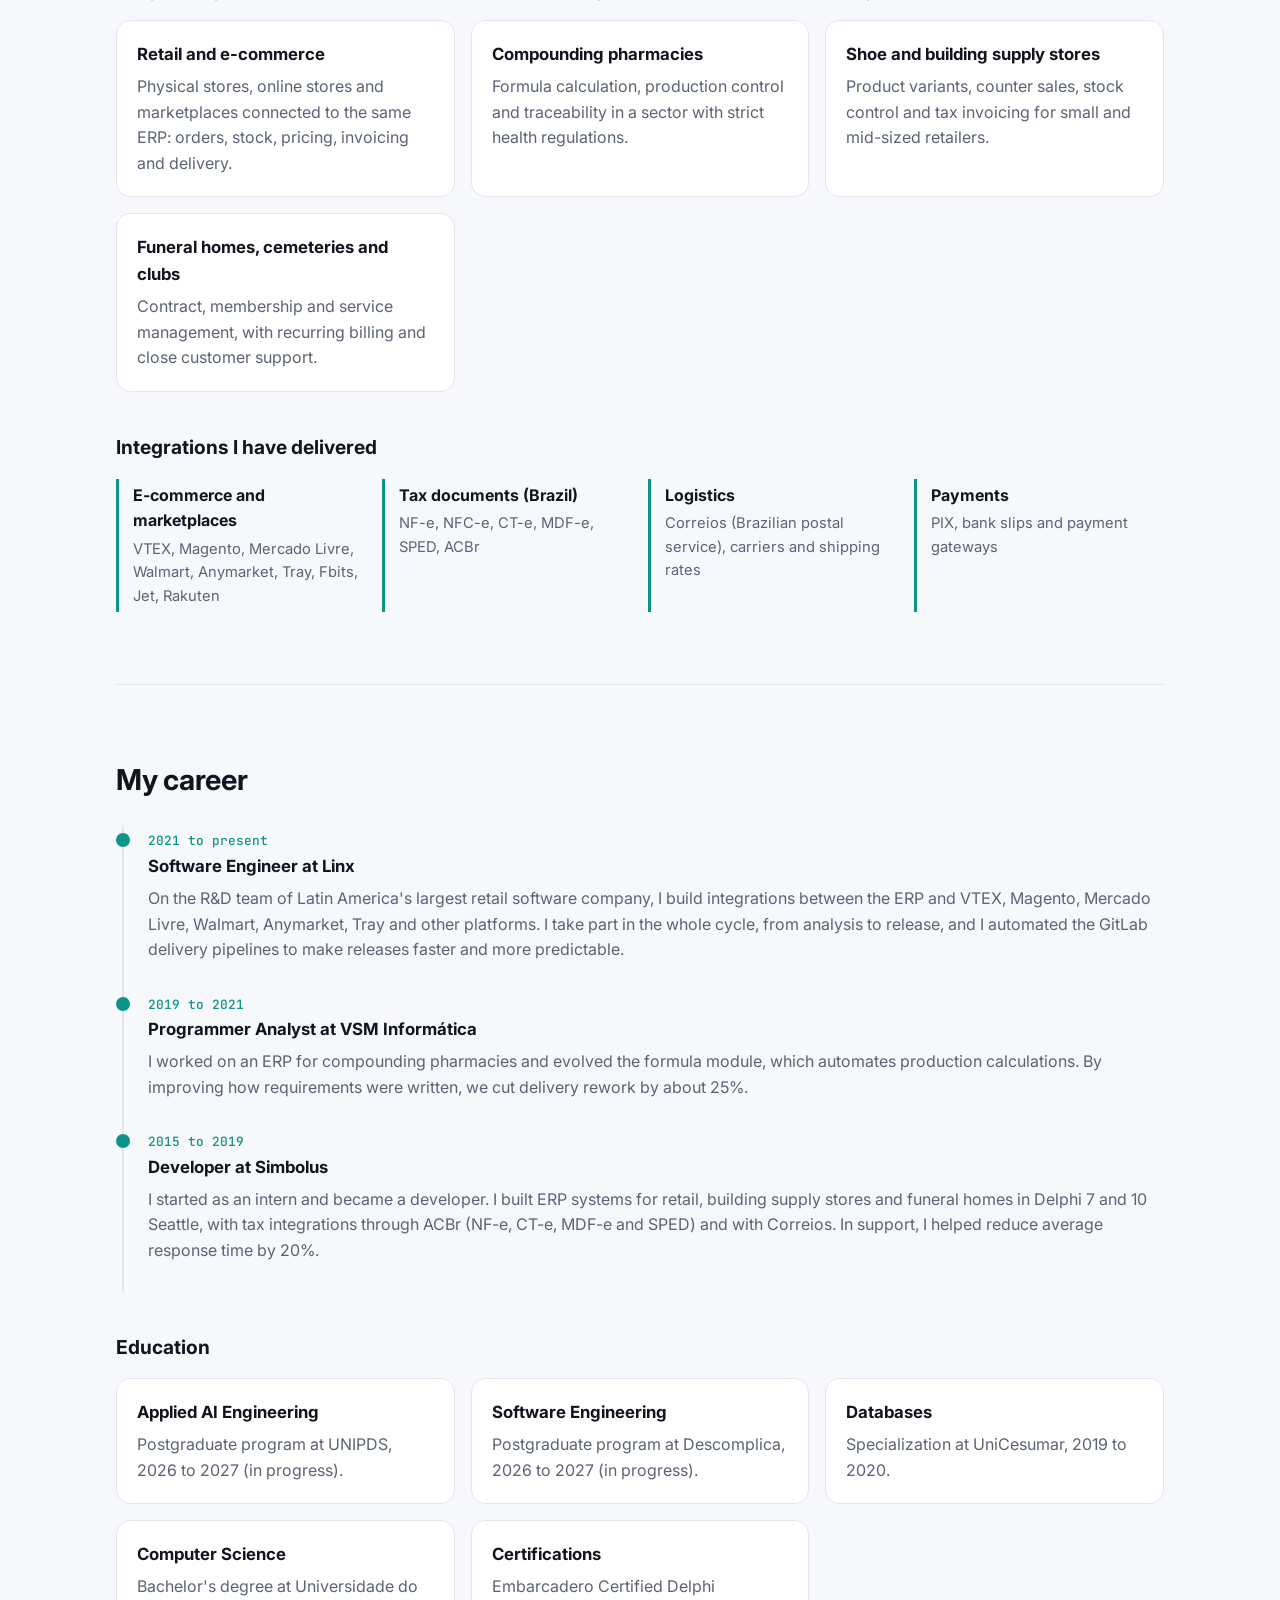
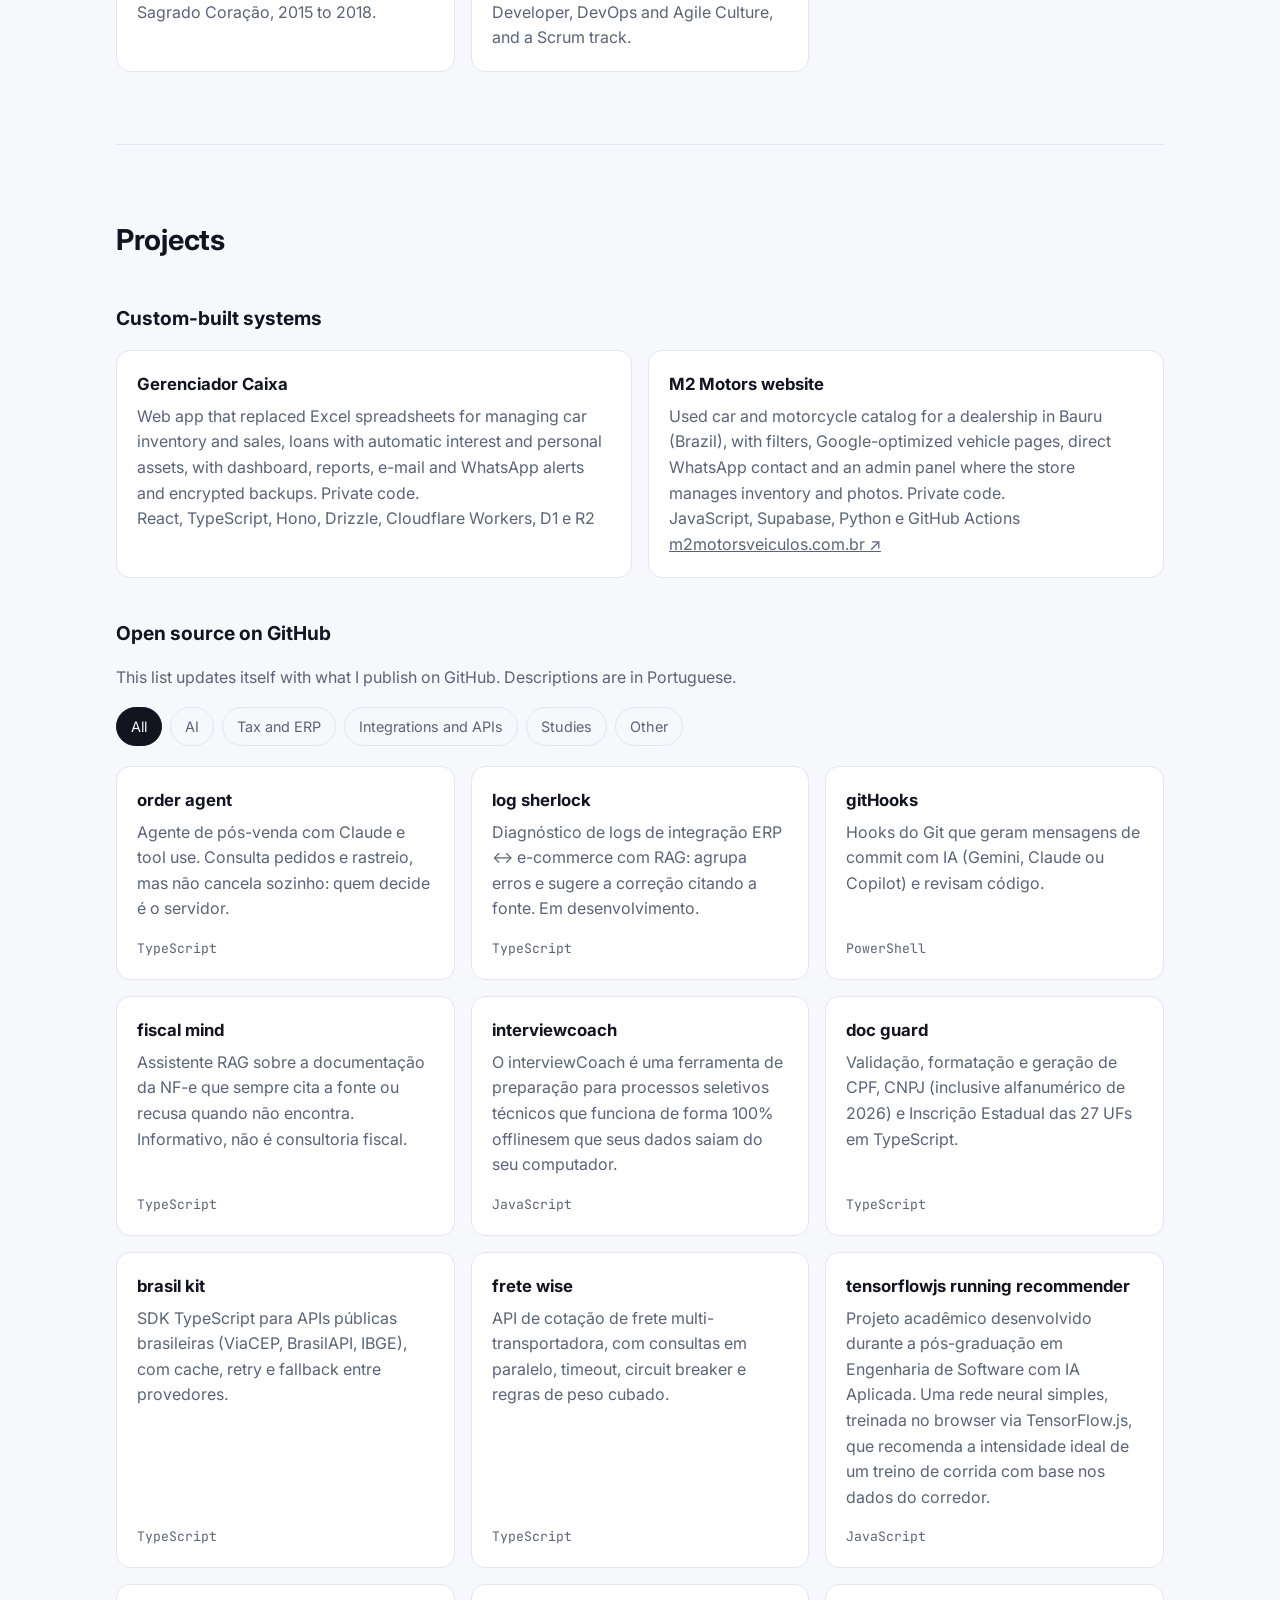
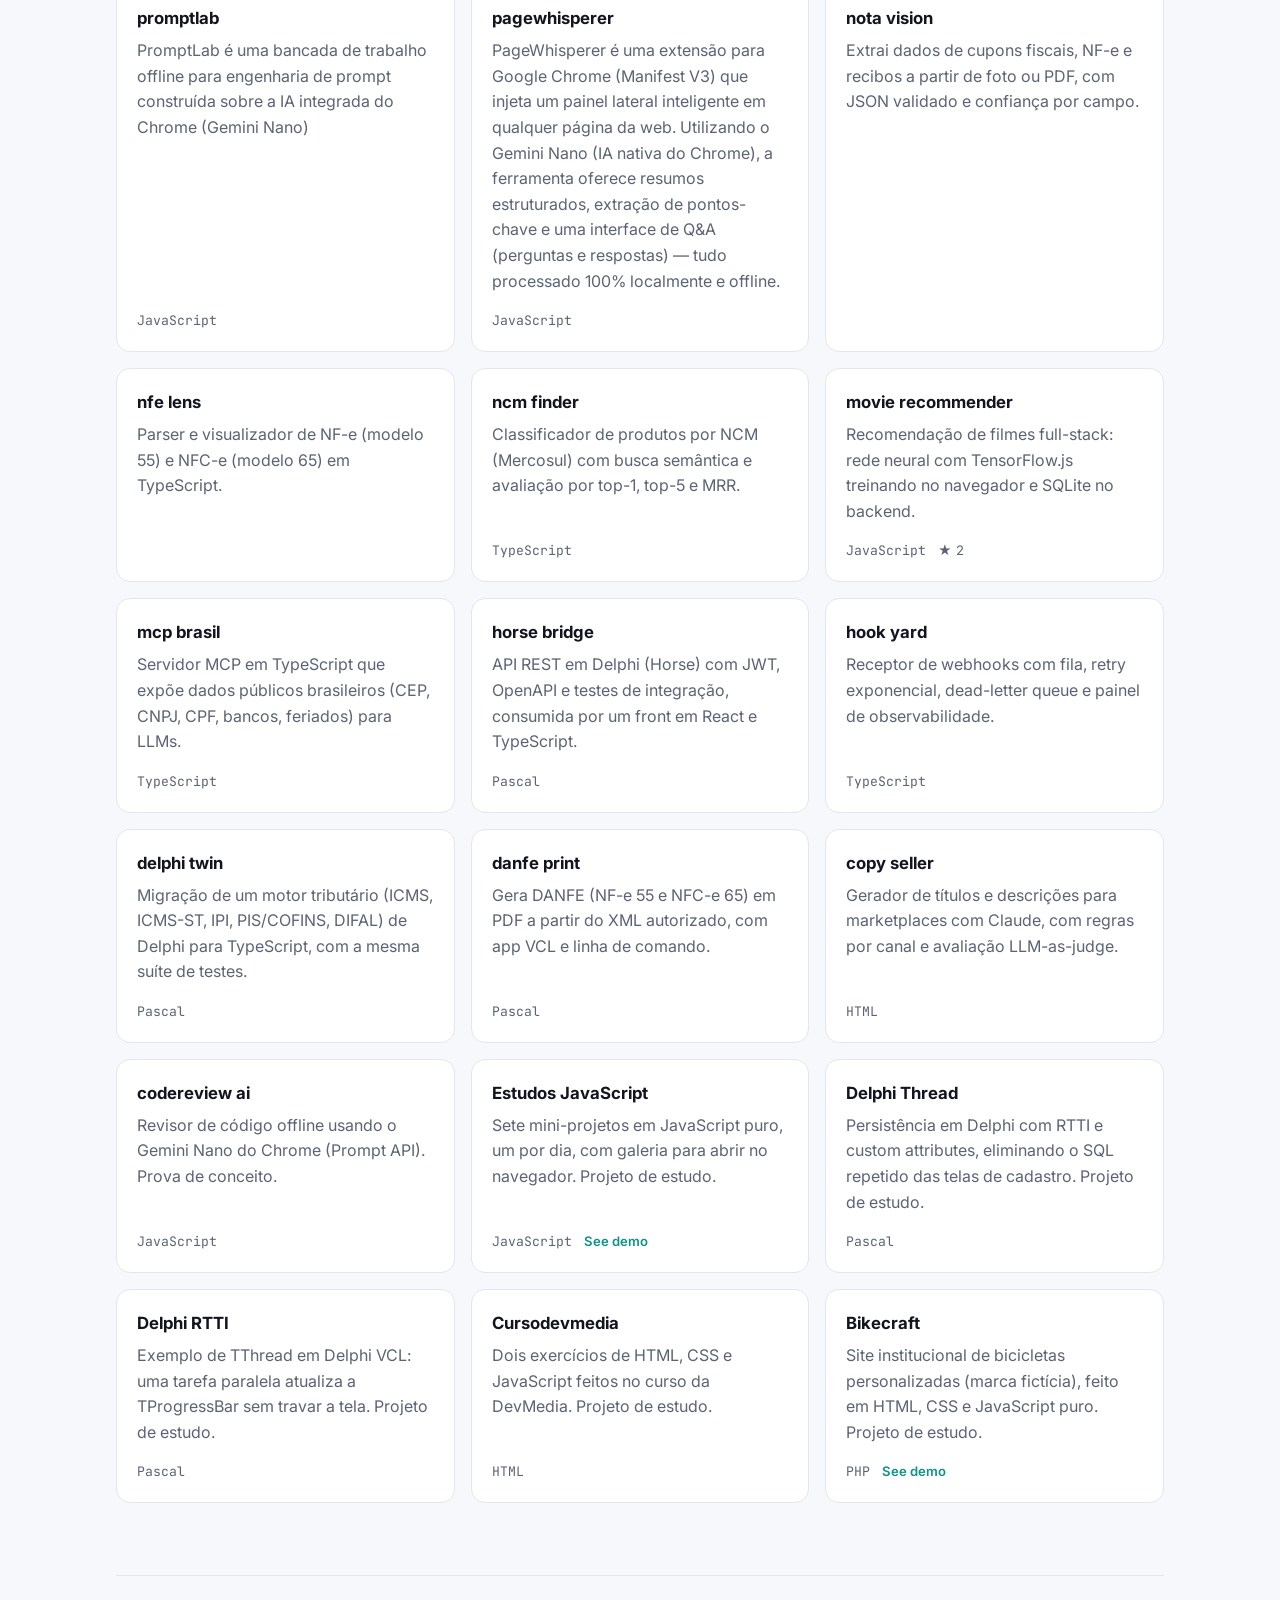
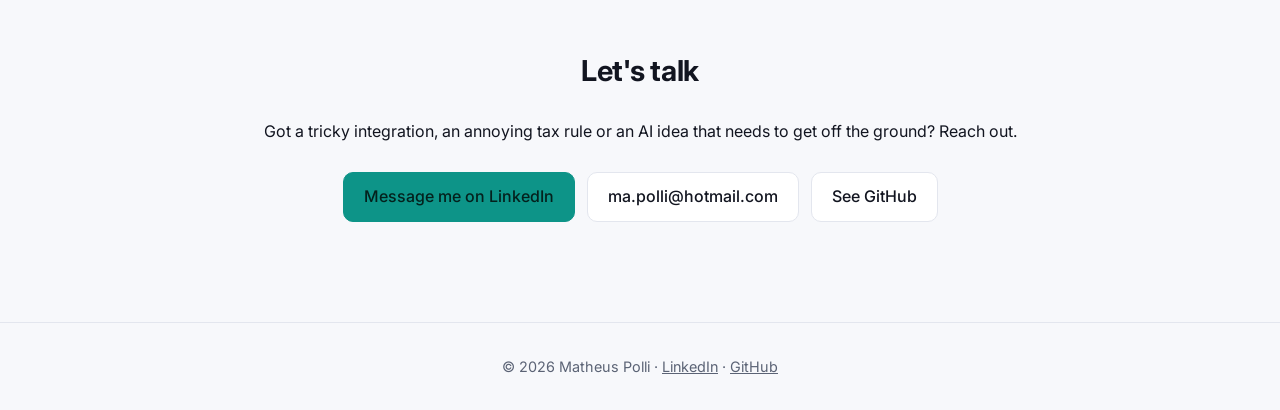
==== commit 553d01fd: "fix: revisão de textos, traduções e meta descriptions Co-Authored-By: Claude Opus 5.5 <noreply@anthr" ====
--- a/index.html
+++ b/index.html
@@ -4,7 +4,7 @@
   <meta charset="utf-8">
   <meta name="viewport" content="width=device-width, initial-scale=1">
   <title>Matheus Polli | Desenvolvedor Full Stack, Integrações ERP e IA</title>
-  <meta name="description" content="Sou Matheus Polli, engenheiro de software na Linx com mais de 11 anos de experiência. Trabalho com integrações ERP, NF-e e regras fiscais, Delphi, TypeScript, Node.js e inteligência artificial aplicada.">
+  <meta name="description" content="Matheus Polli, engenheiro de software na Linx com 11+ anos em ERP: integrações com marketplaces, NF-e e regras fiscais, Delphi, TypeScript, Node.js e IA aplicada.">
   <meta name="keywords" content="desenvolvedor full stack, engenheiro de software, integração ERP, integração com marketplace, VTEX, Mercado Livre, NF-e, CT-e, SPED, PIX, Delphi, TypeScript, Node.js, React, sistema para varejo, sistema para farmácia de manipulação, inteligência artificial, São José dos Campos">
   <meta name="author" content="Matheus Gasparotto Polli">
   <link rel="canonical" href="https://maatheuspolli.github.io/portifolio/">
@@ -58,13 +58,13 @@
       <a href="#projetos" data-i18n="nav.projects">Projetos</a>
       <a href="#contato" data-i18n="nav.contact">Contato</a>
       <button id="lang-toggle" class="toggle" type="button" aria-label="Mudar idioma">EN</button>
-      <button id="theme-toggle" class="toggle" type="button" aria-label="Alternar tema claro e escuro">◐</button>
+      <button id="theme-toggle" class="toggle" type="button" aria-label="Alternar tema claro e escuro / Toggle light and dark theme">◐</button>
     </nav>
   </header>
 
   <main>
     <section class="hero">
-      <img class="avatar" src="https://avatars.githubusercontent.com/u/17732686?v=4" alt="Foto de Matheus Polli" width="120" height="120">
+      <img class="avatar" src="https://avatars.githubusercontent.com/u/17732686?v=4" alt="Matheus Polli" width="120" height="120">
       <p class="kicker">Matheus Gasparotto Polli · São José dos Campos, SP</p>
       <h1 data-i18n="hero.title">Desenvolvedor Full Stack que faz o ERP conversar com o resto do mundo, <em>agora com IA no meio.</em></h1>
       <p class="lead" data-i18n="hero.lead">São mais de 11 anos dentro de sistemas de gestão. Hoje sou engenheiro de software na Linx, no time de P&amp;D, e cuido das integrações entre o ERP e plataformas como VTEX, Magento, Mercado Livre e Walmart. Já emiti nota fiscal, calculei frete, integrei PIX e modernizei muito código Delphi. Agora junto essa bagagem com TypeScript, Node.js e inteligência artificial.</p>
@@ -132,7 +132,7 @@
 
     <section id="projetos">
       <h2 data-i18n="proj.title">Projetos</h2>
-      <h3 class="subtitle" data-i18n="pro.title">Sistemas em produção</h3>
+      <h3 class="subtitle" data-i18n="pro.title">Sistemas sob medida</h3>
       <div class="cards three">
         <article><h3 data-i18n="pro.p1t">Gerenciador Caixa</h3><p data-i18n="pro.p1">Sistema web que substituiu planilhas Excel no controle de estoque e venda de carros, empréstimos com juros automáticos e patrimônio, com dashboard, relatórios, alertas por e-mail e WhatsApp e backup criptografado. Código privado.</p><p class="muted">React, TypeScript, Hono, Drizzle, Cloudflare Workers, D1 e R2</p></article>
         <article><h3 data-i18n="pro.p2t">Site M2 Motors</h3><p data-i18n="pro.p2">Catálogo de carros e motos seminovos de uma loja de Bauru (SP), com filtros, páginas por veículo otimizadas para o Google, contato direto pelo WhatsApp e painel para a loja cadastrar o estoque e as fotos. Código privado.</p><p class="muted">JavaScript, Supabase, Python e GitHub Actions</p><p><a href="http://www.m2motorsveiculos.com.br/" target="_blank" rel="noopener">m2motorsveiculos.com.br ↗</a></p></article>
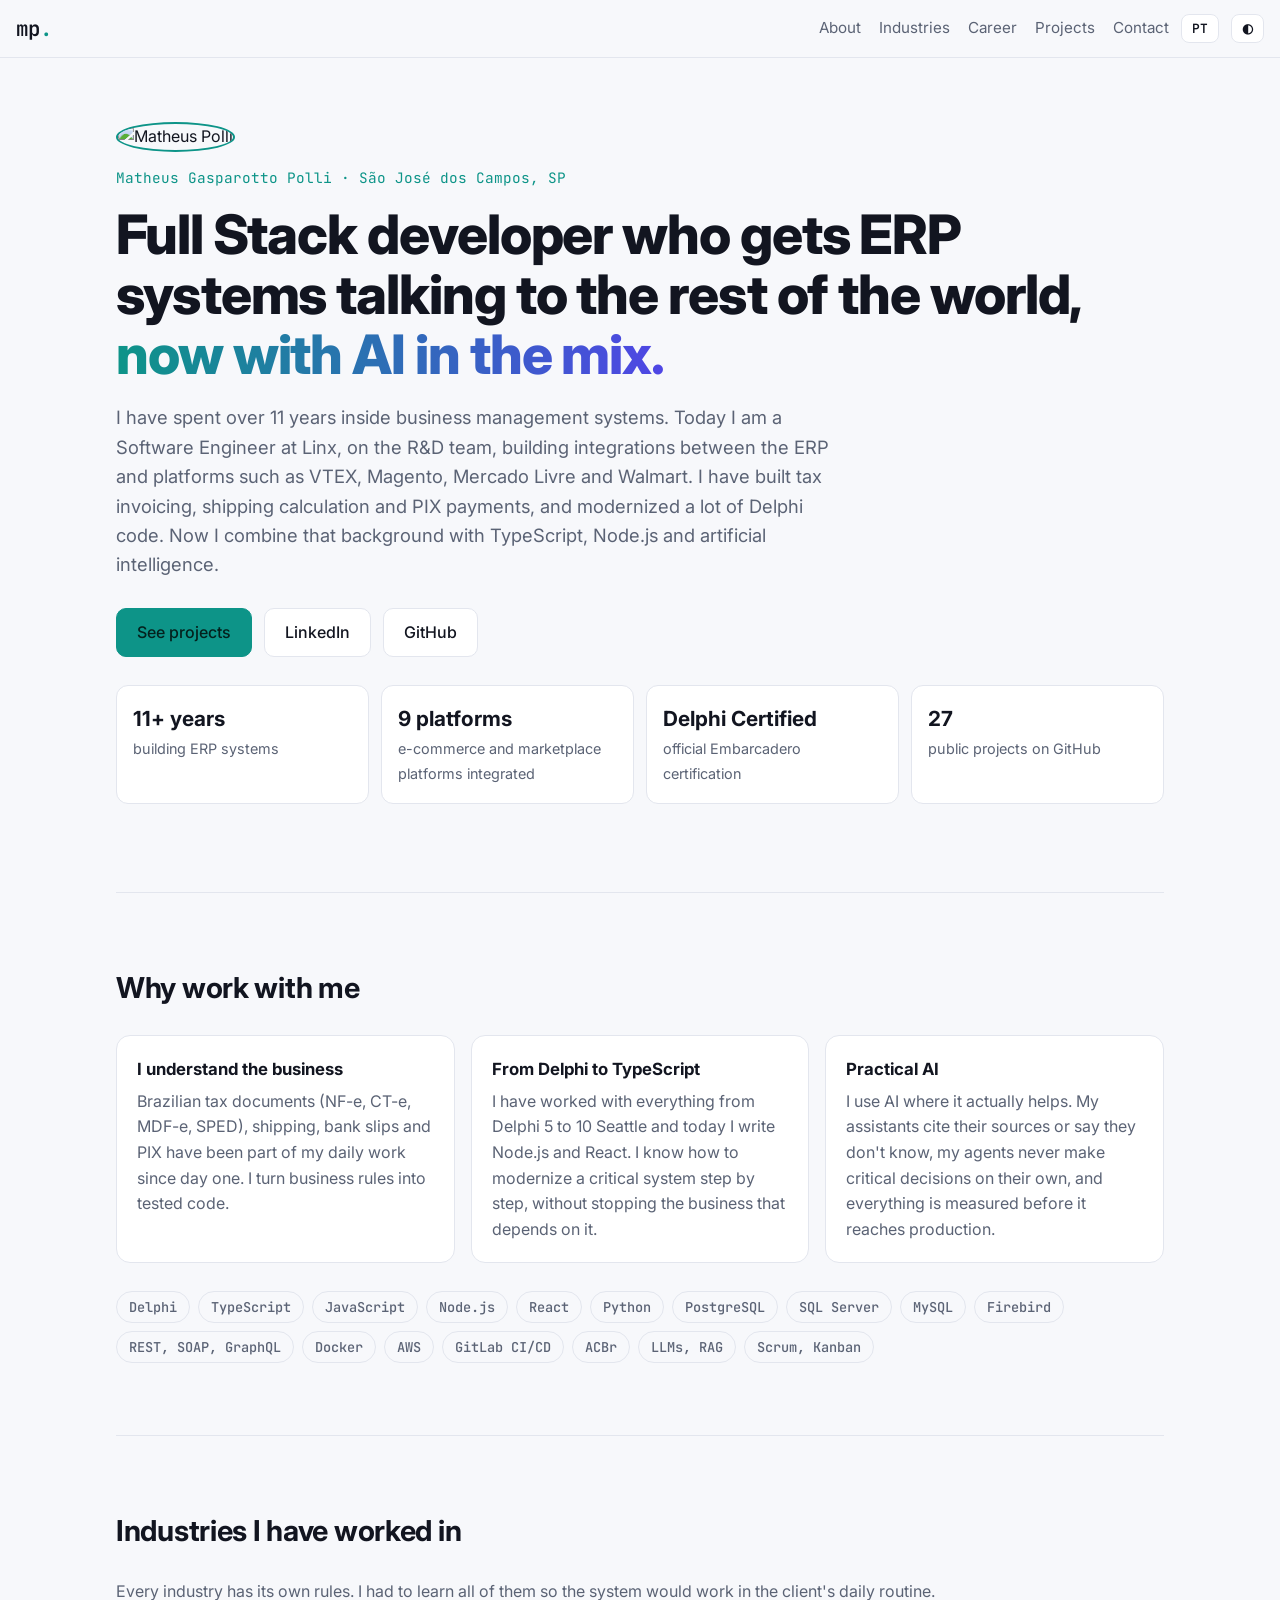
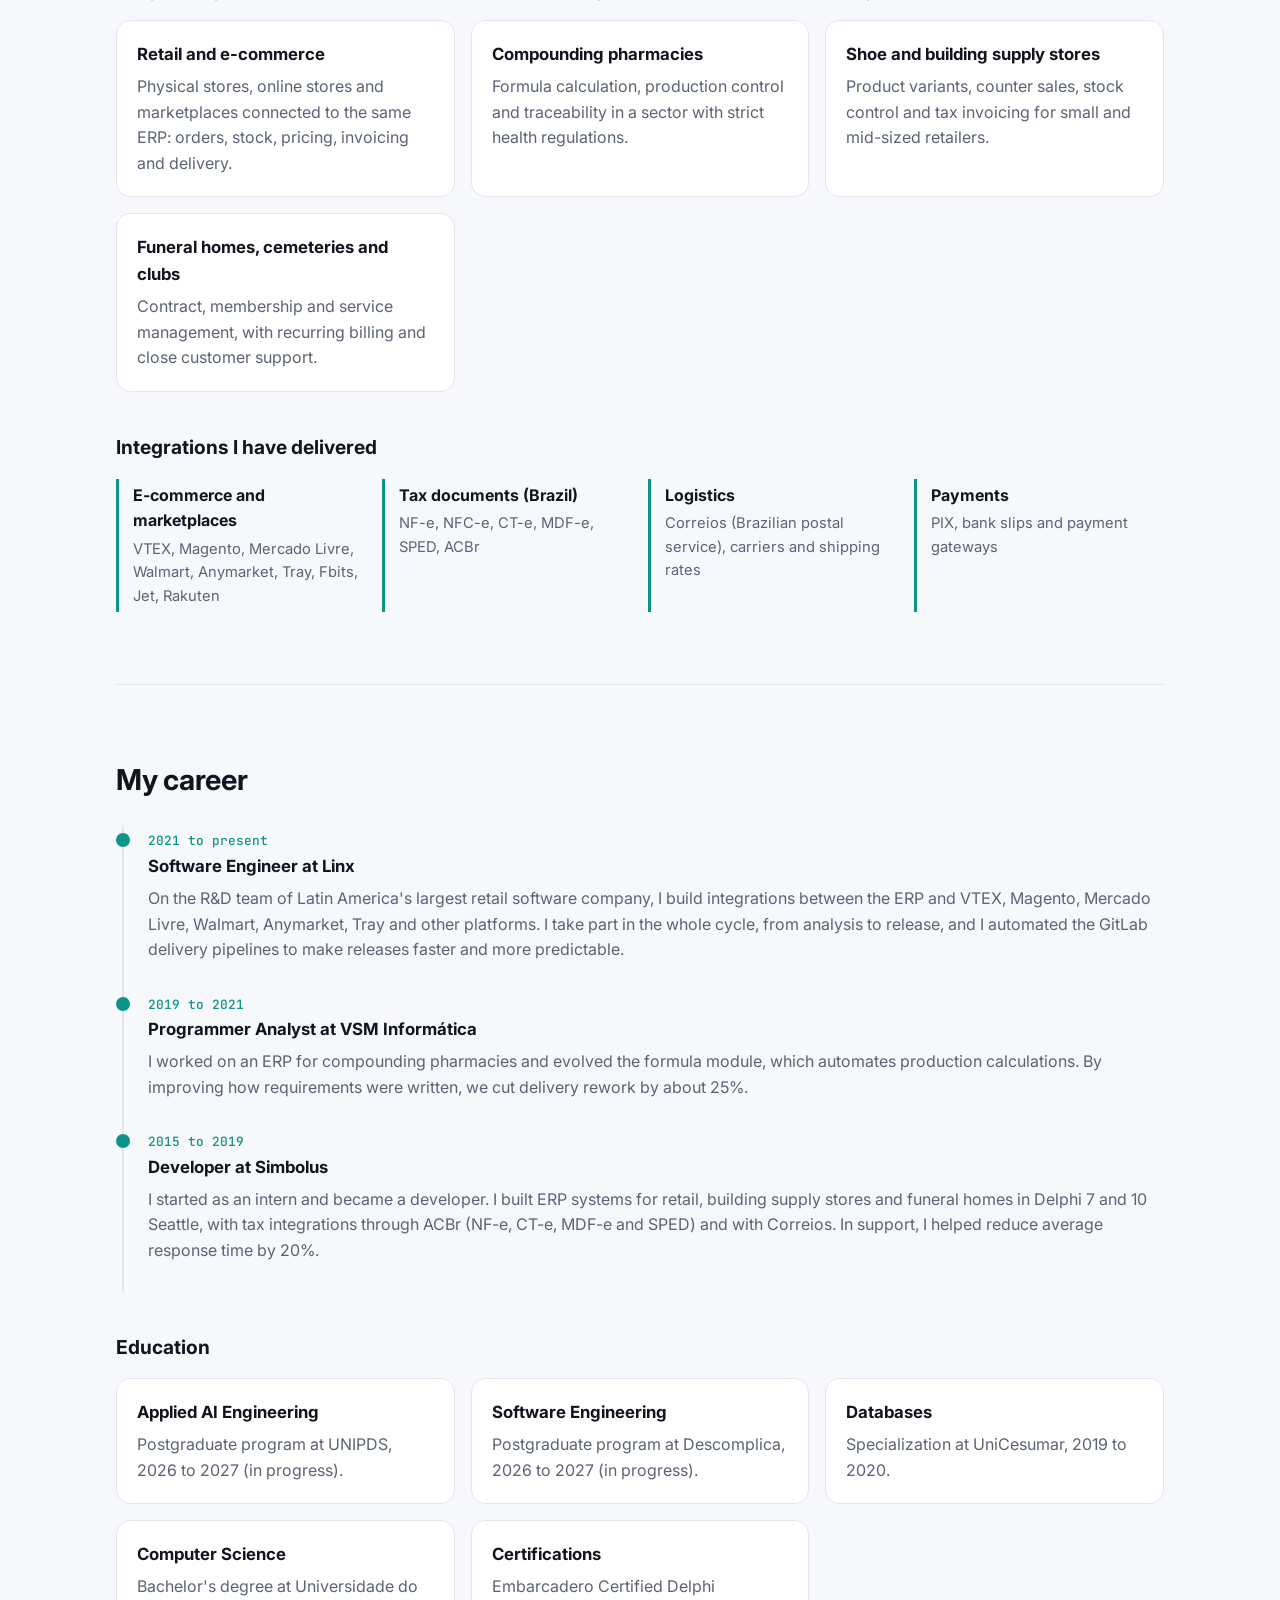
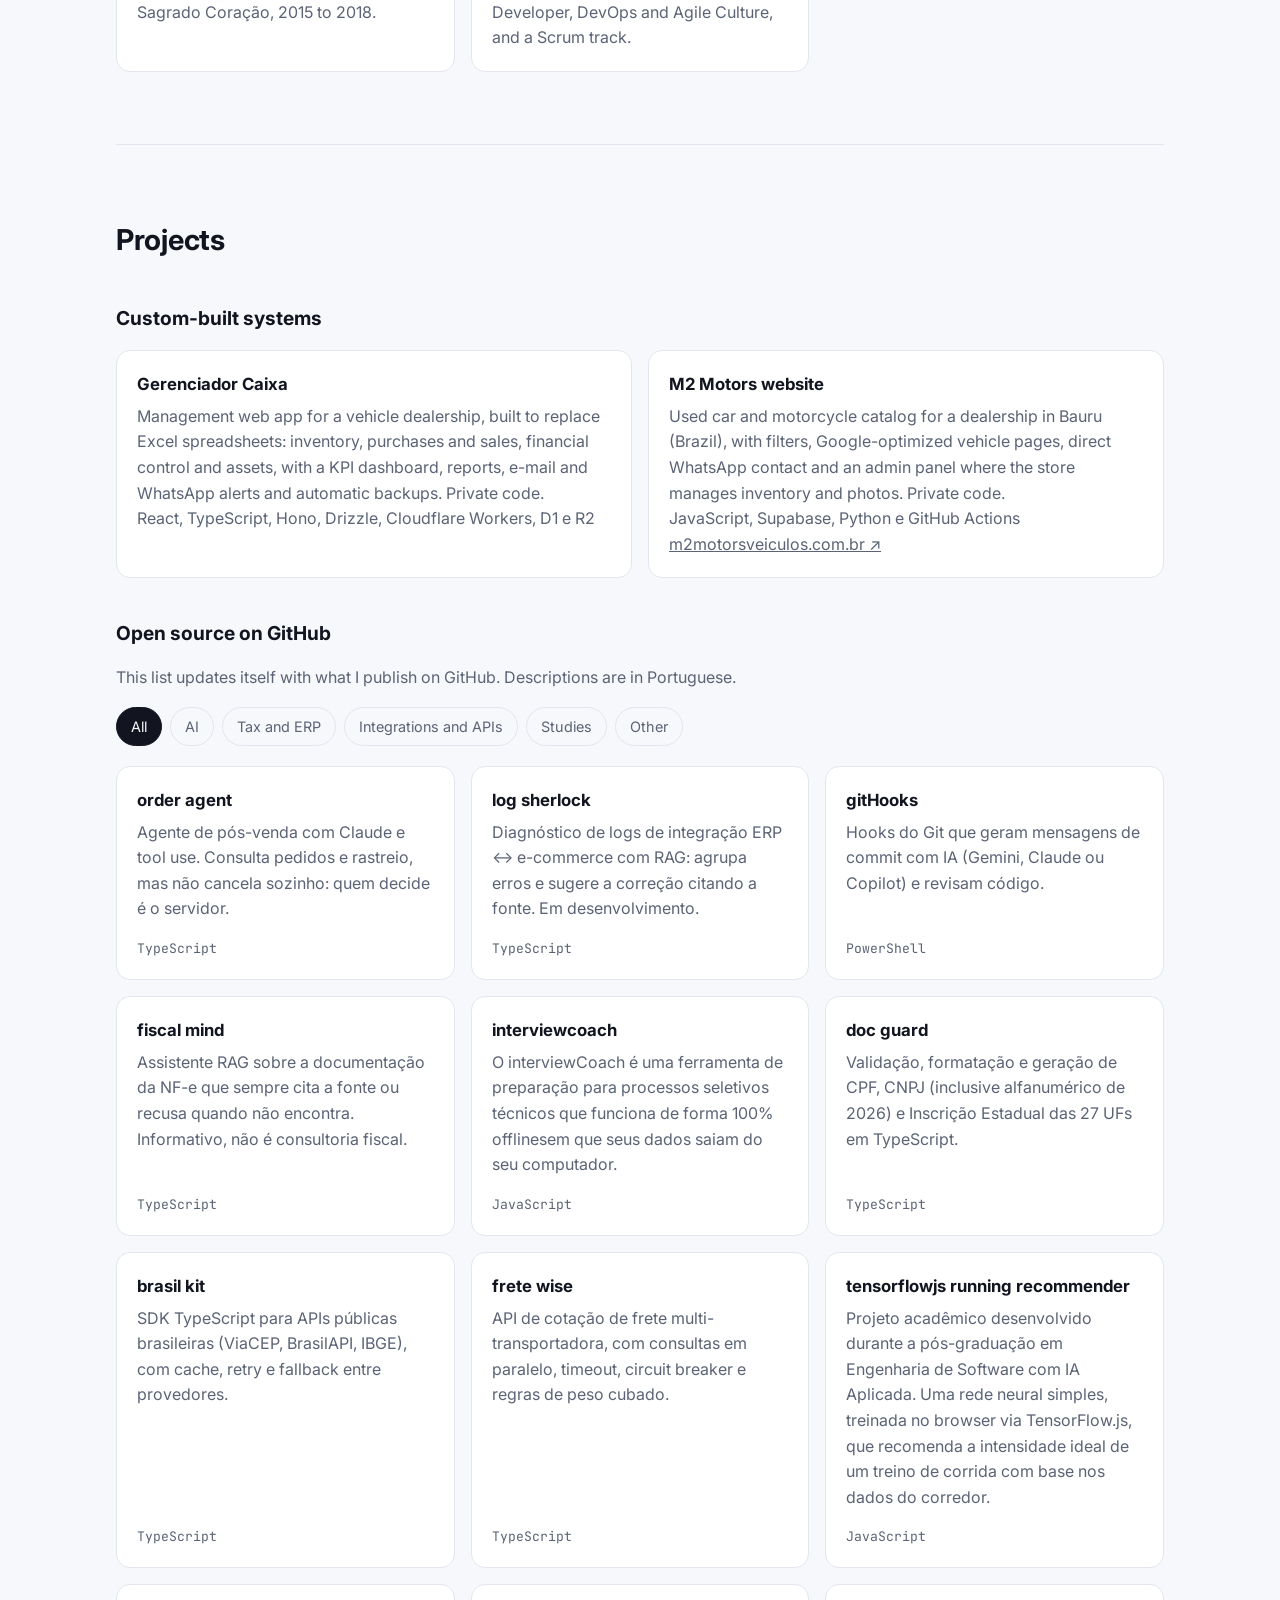
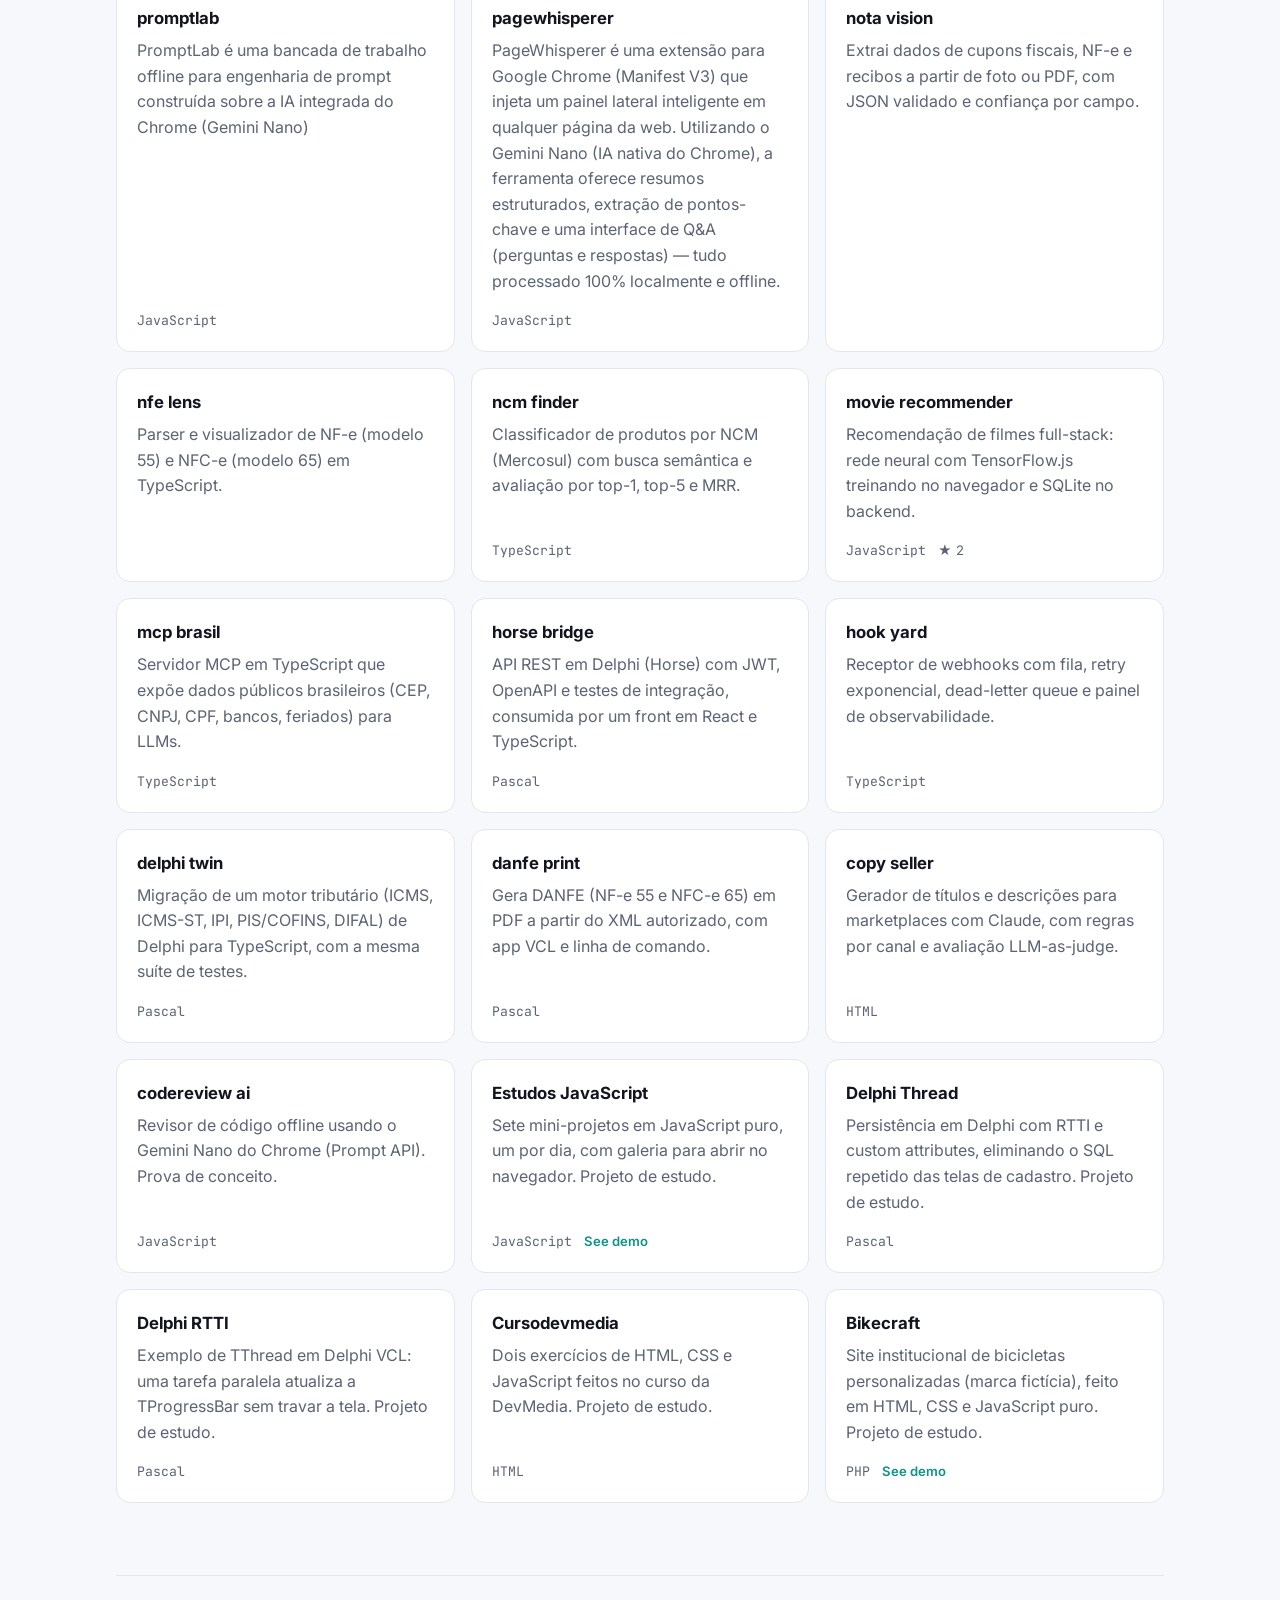
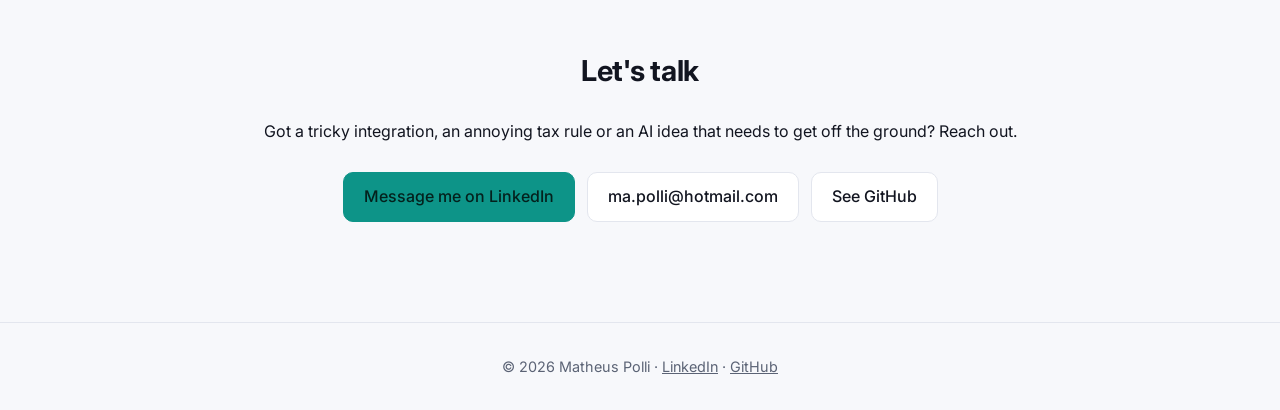
==== commit cc72b5eb: "fix: nova descrição do Gerenciador Caixa Co-Authored-By: Claude Opus 5.5 <noreply@anthropic.com>" ====
--- a/index.html
+++ b/index.html
@@ -134,7 +134,7 @@
       <h2 data-i18n="proj.title">Projetos</h2>
       <h3 class="subtitle" data-i18n="pro.title">Sistemas sob medida</h3>
       <div class="cards three">
-        <article><h3 data-i18n="pro.p1t">Gerenciador Caixa</h3><p data-i18n="pro.p1">Sistema web que substituiu planilhas Excel no controle de estoque e venda de carros, empréstimos com juros automáticos e patrimônio, com dashboard, relatórios, alertas por e-mail e WhatsApp e backup criptografado. Código privado.</p><p class="muted">React, TypeScript, Hono, Drizzle, Cloudflare Workers, D1 e R2</p></article>
+        <article><h3 data-i18n="pro.p1t">Gerenciador Caixa</h3><p data-i18n="pro.p1">Sistema web de gestão para revenda de veículos, criado para substituir planilhas Excel: estoque, compra e venda, controle financeiro e patrimônio, com painel de indicadores, relatórios, alertas por e-mail e WhatsApp e backup automático. Código privado.</p><p class="muted">React, TypeScript, Hono, Drizzle, Cloudflare Workers, D1 e R2</p></article>
         <article><h3 data-i18n="pro.p2t">Site M2 Motors</h3><p data-i18n="pro.p2">Catálogo de carros e motos seminovos de uma loja de Bauru (SP), com filtros, páginas por veículo otimizadas para o Google, contato direto pelo WhatsApp e painel para a loja cadastrar o estoque e as fotos. Código privado.</p><p class="muted">JavaScript, Supabase, Python e GitHub Actions</p><p><a href="http://www.m2motorsveiculos.com.br/" target="_blank" rel="noopener">m2motorsveiculos.com.br ↗</a></p></article>
       </div>
       <h3 class="subtitle" data-i18n="proj.gh">Código aberto no GitHub</h3>
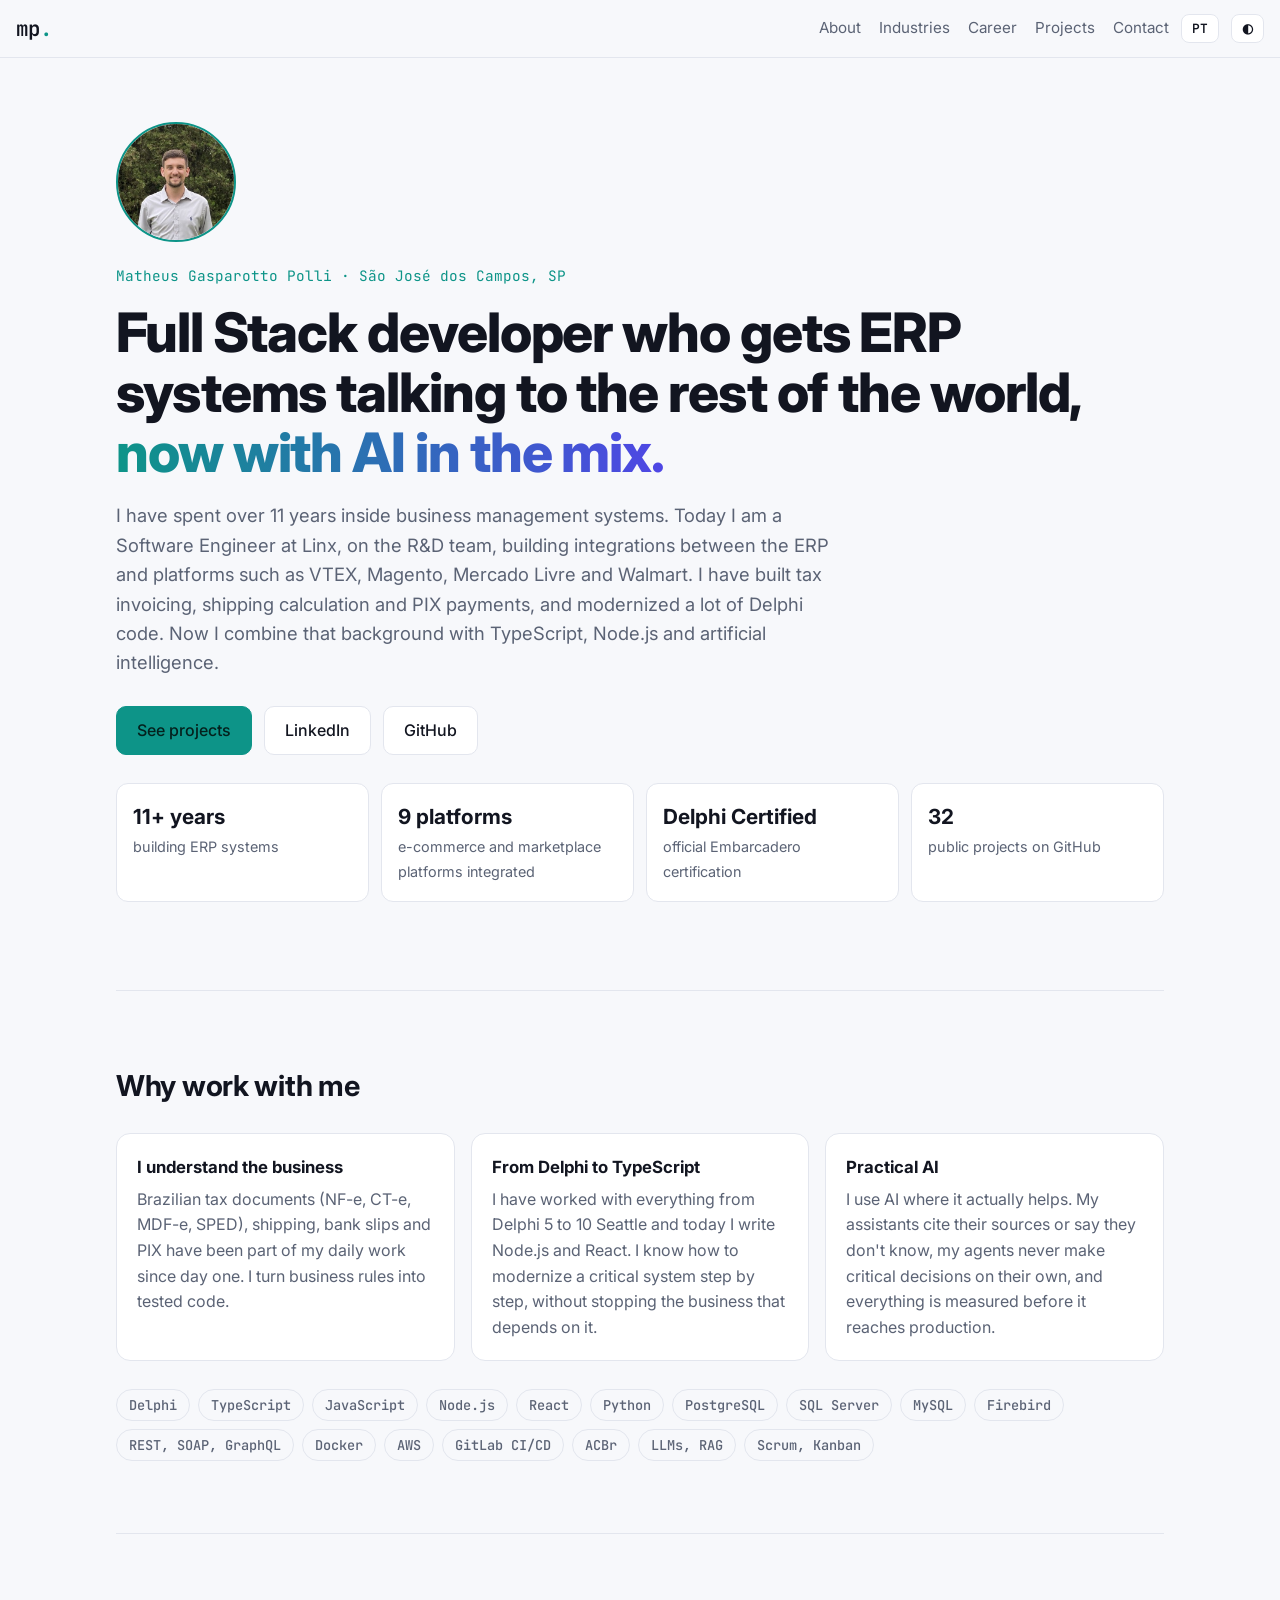
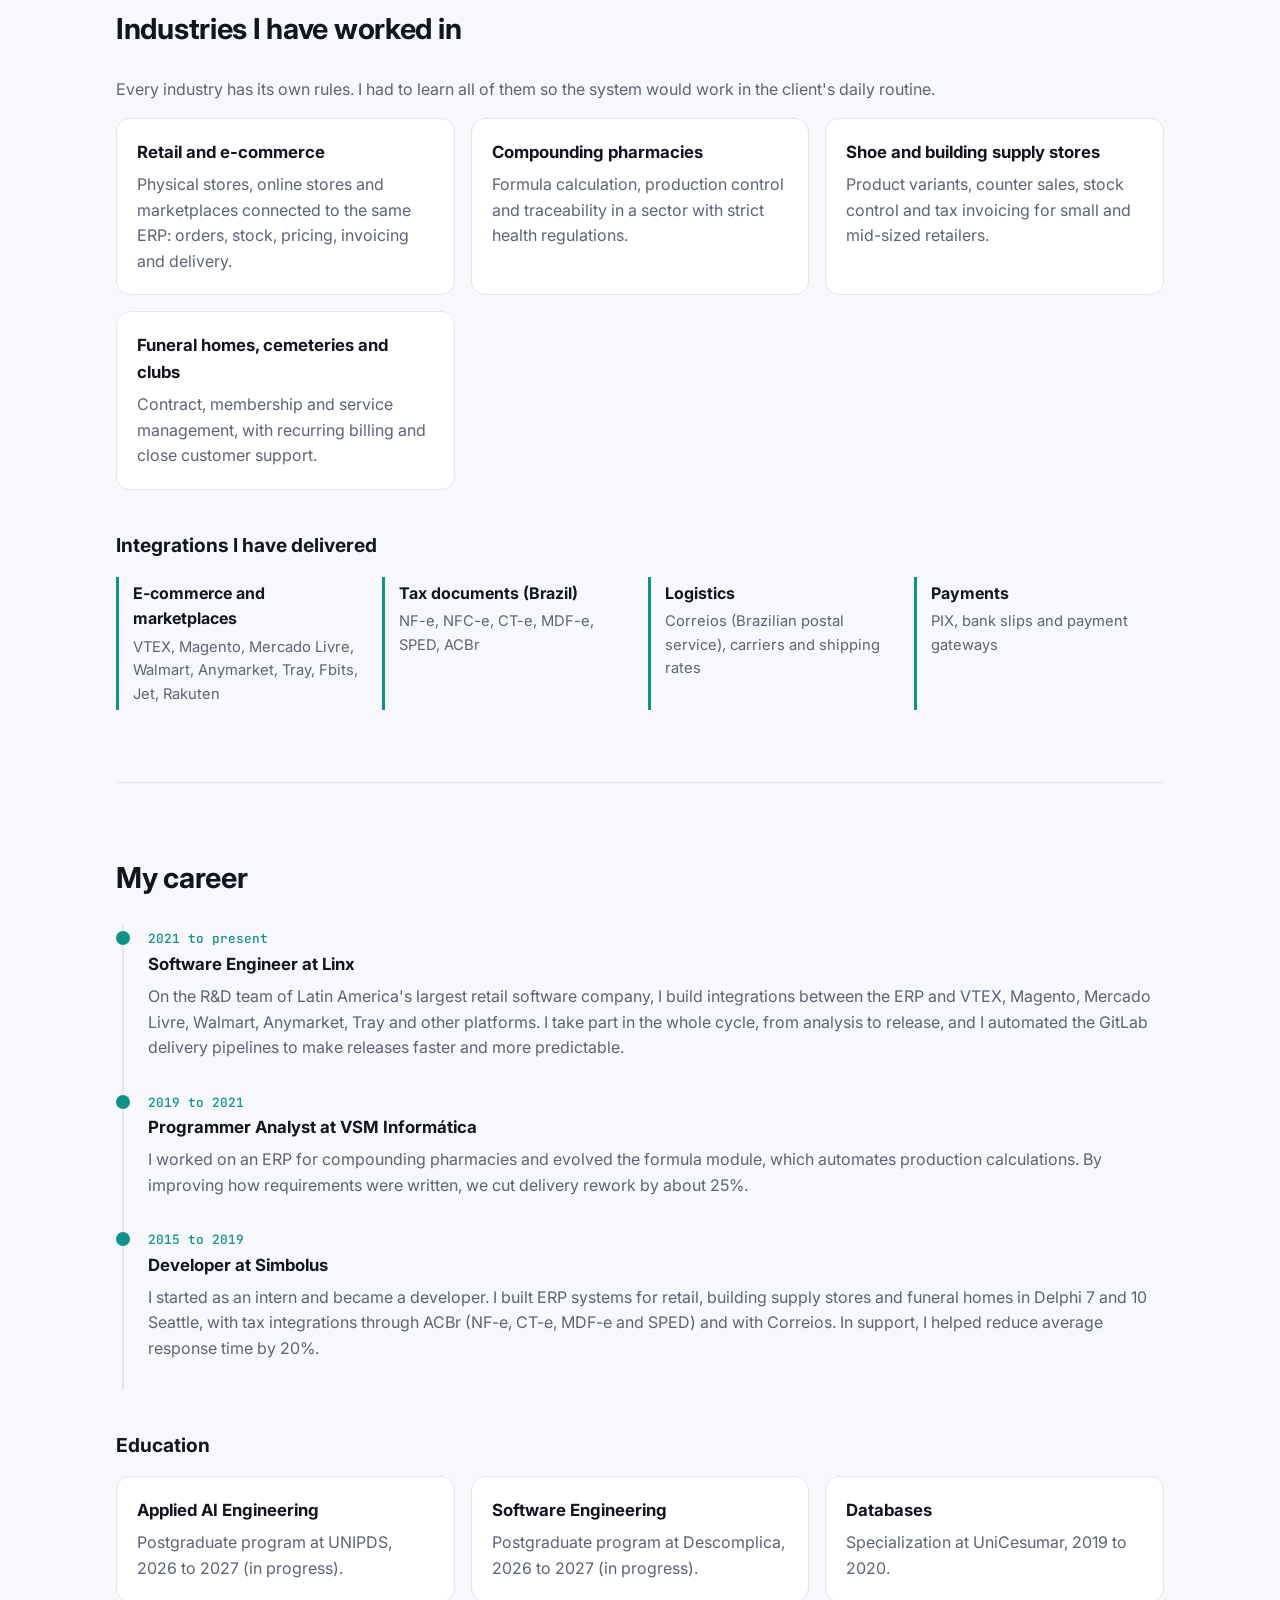
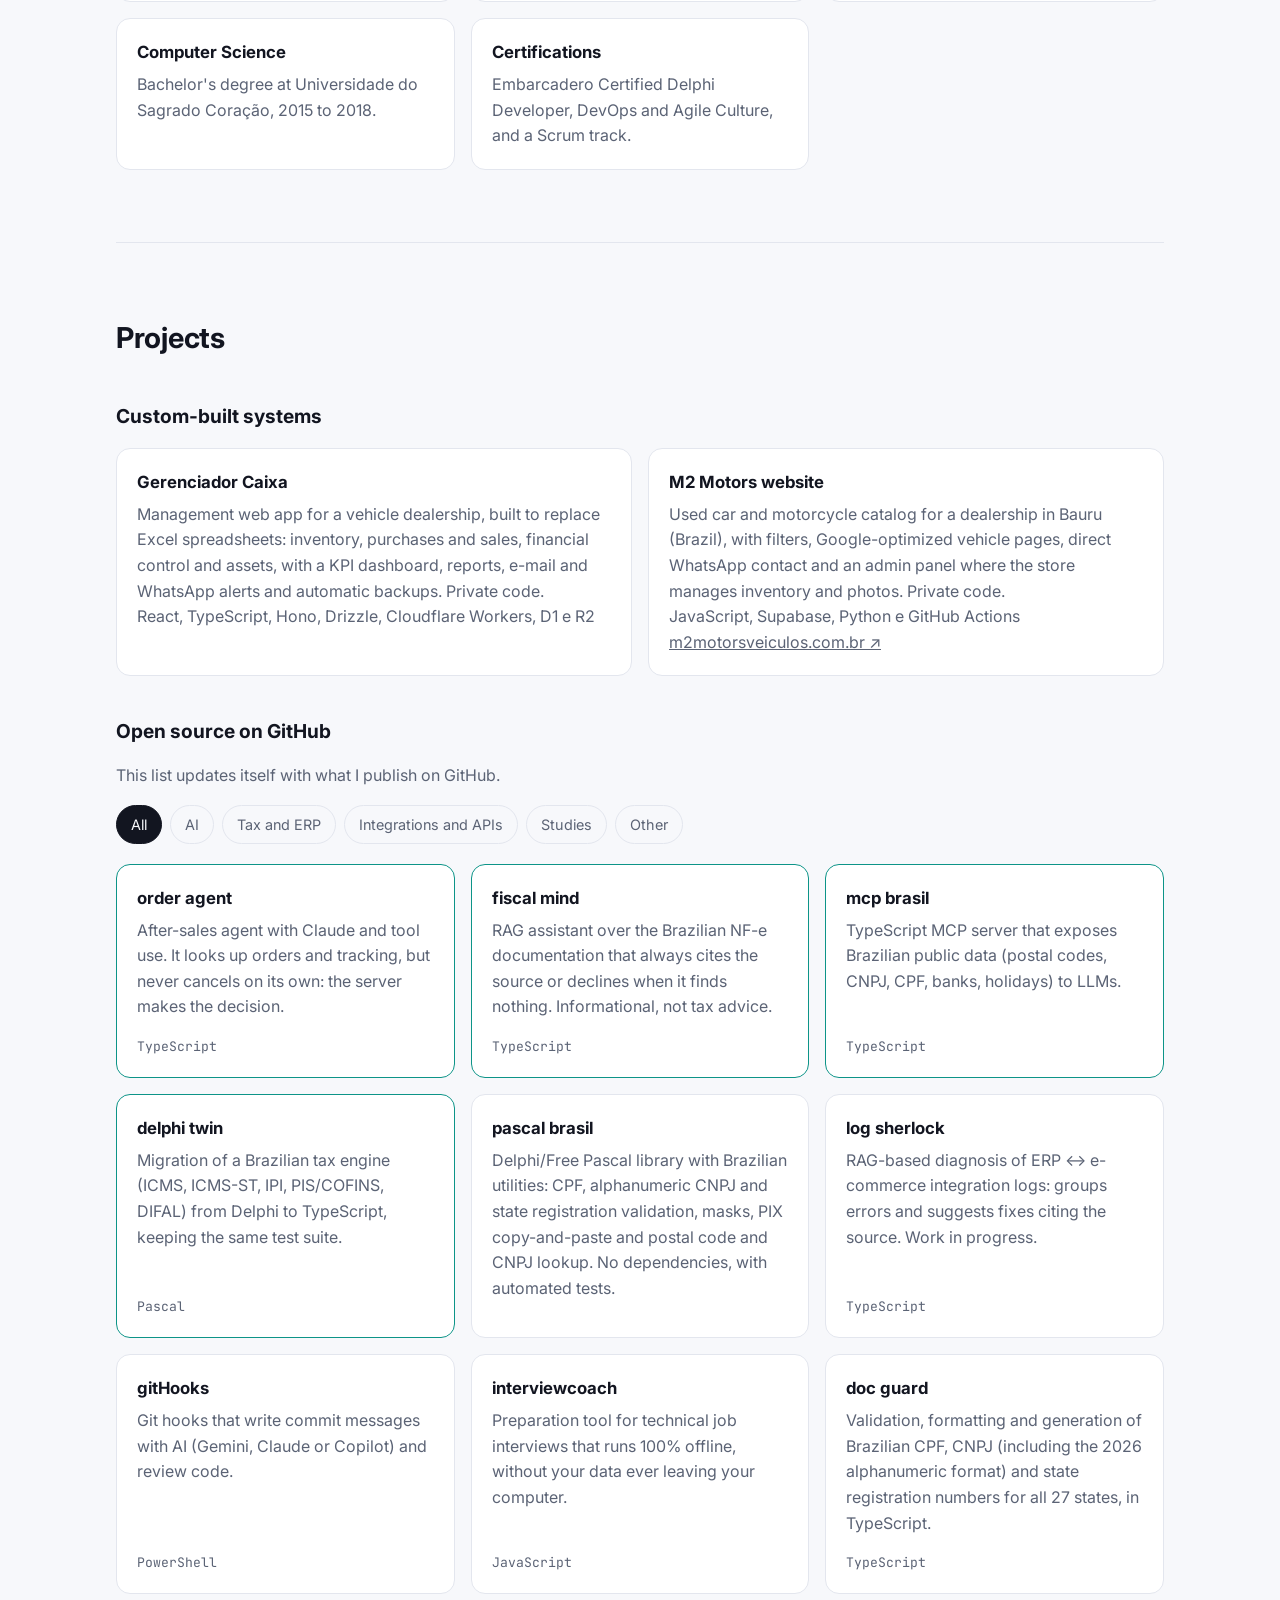
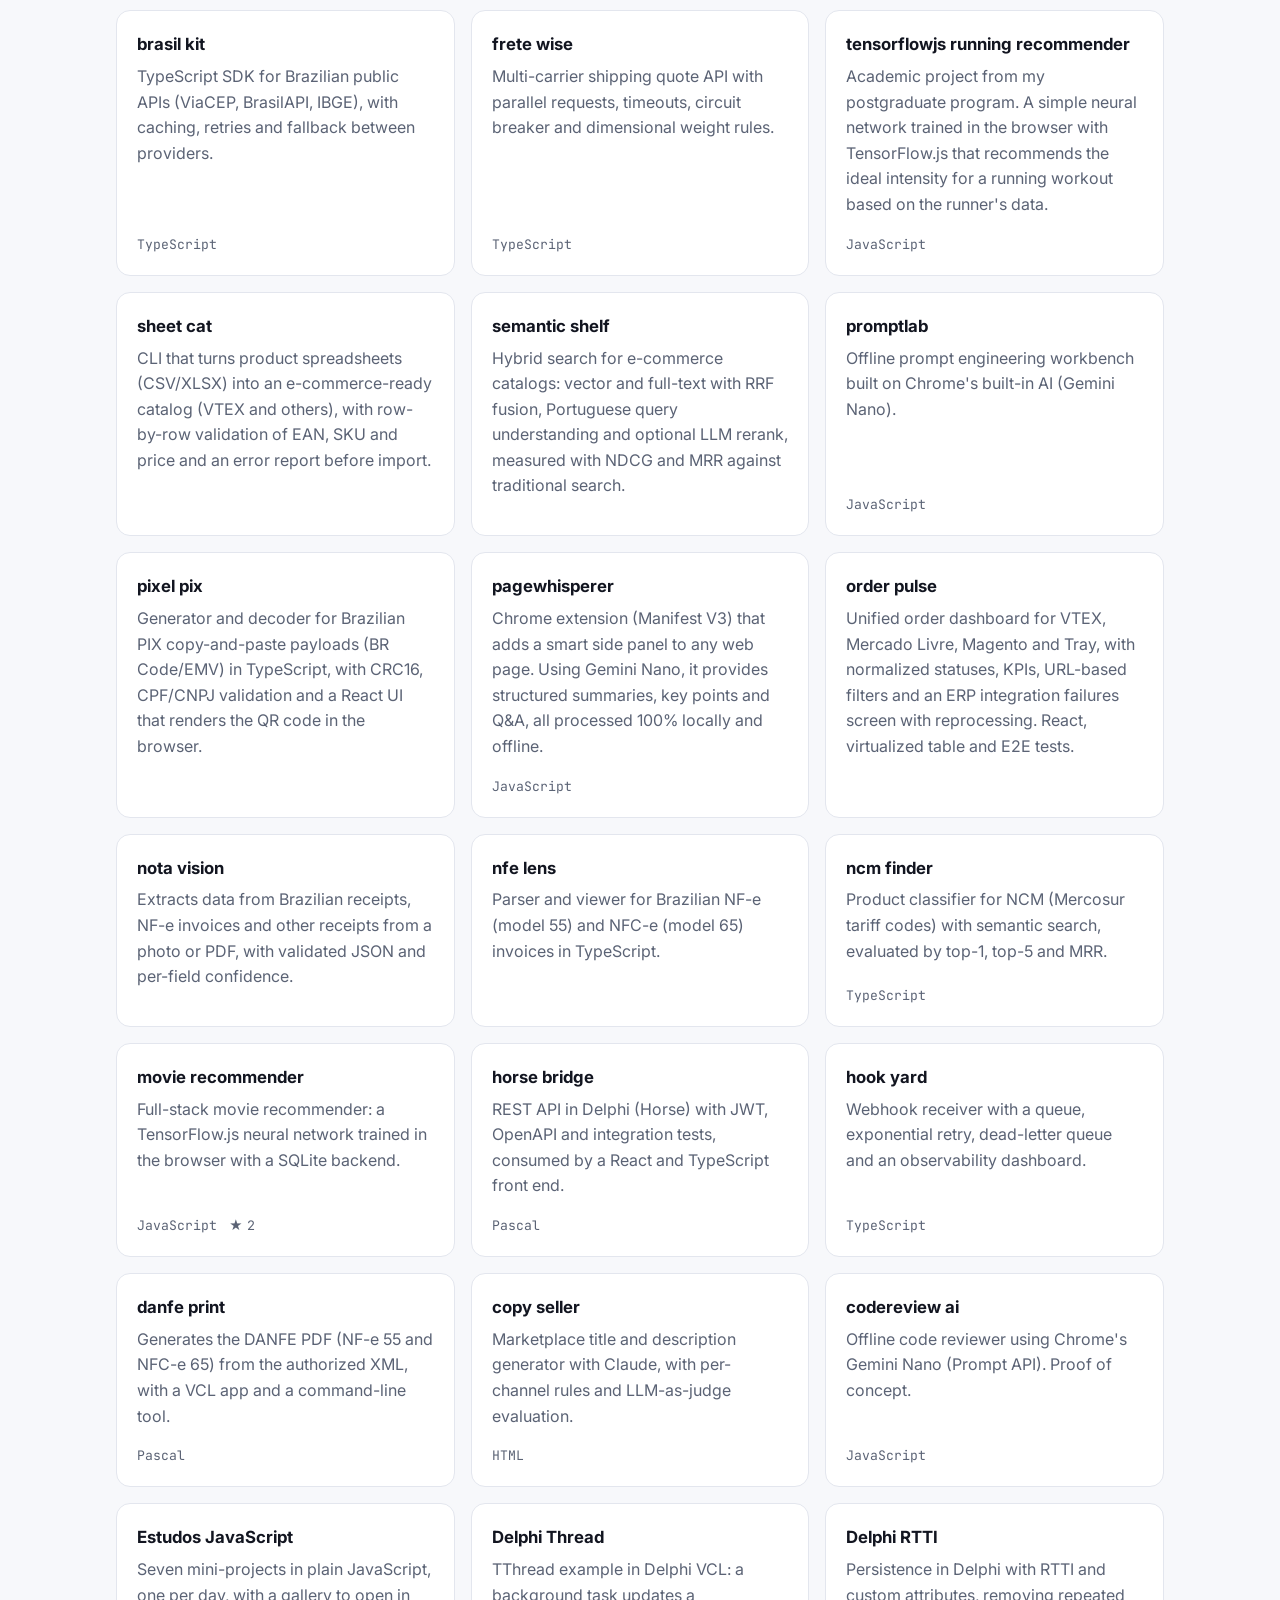
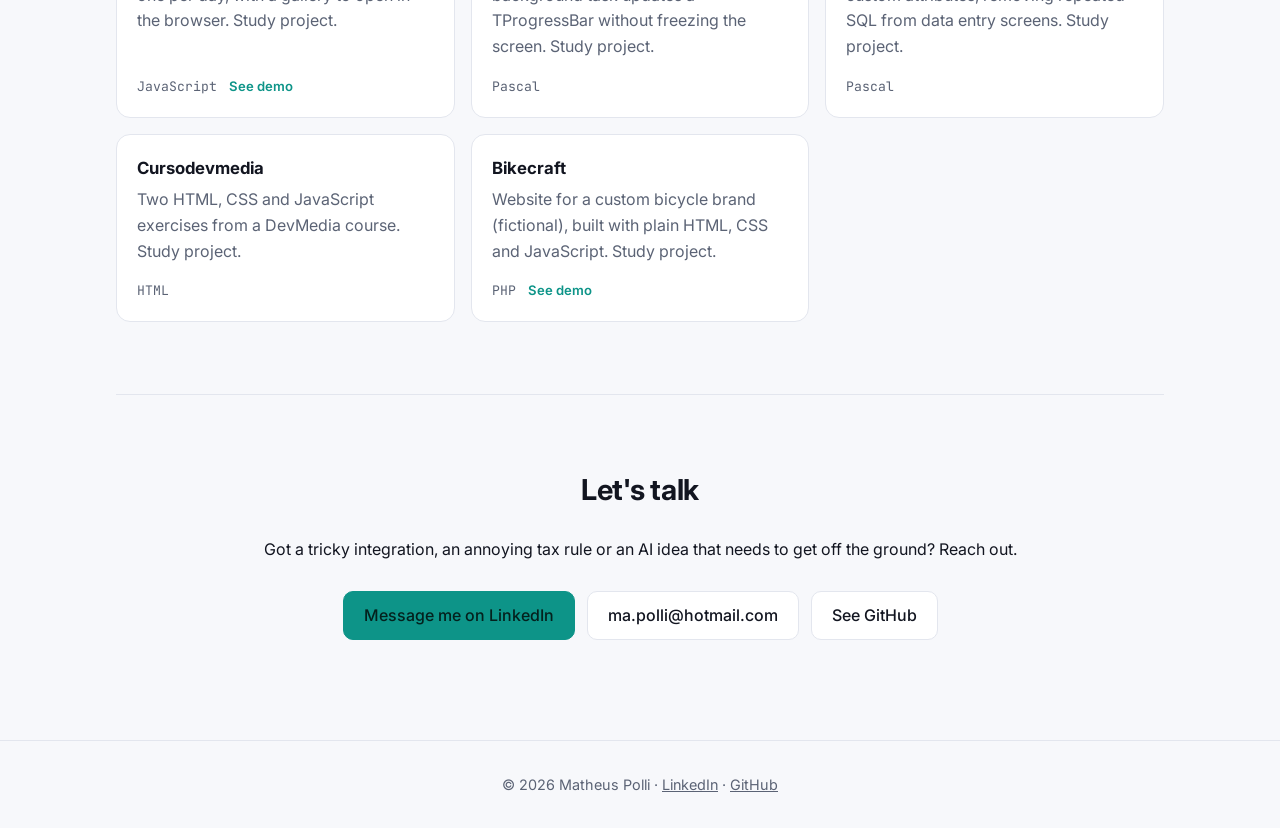
==== commit f3f63236: "feat: foto profissional, descrições dos projetos em inglês Co-Authored-By: Claude Opus 5.5 <noreply@" ====
--- a/index.html
+++ b/index.html
@@ -13,10 +13,11 @@
   <meta property="og:locale:alternate" content="en_US">
   <meta property="og:title" content="Matheus Polli | Desenvolvedor Full Stack">
   <meta property="og:description" content="Integrações ERP, documentos fiscais e IA aplicada. Veja meus projetos.">
+  <meta property="og:image:alt" content="Foto de Matheus Polli">
   <meta property="og:url" content="https://maatheuspolli.github.io/portifolio/">
-  <meta property="og:image" content="https://avatars.githubusercontent.com/u/17732686?v=4">
+  <meta property="og:image" content="https://maatheuspolli.github.io/portifolio/img/foto.jpg">
   <meta name="twitter:card" content="summary">
-  <link rel="icon" href="https://avatars.githubusercontent.com/u/17732686?s=64&v=4">
+  <link rel="icon" href="img/favicon.png">
   <script type="application/ld+json">
   {
     "@context": "https://schema.org",
@@ -26,7 +27,7 @@
     "worksFor": { "@type": "Organization", "name": "Linx" },
     "address": { "@type": "PostalAddress", "addressLocality": "São José dos Campos", "addressRegion": "SP", "addressCountry": "BR" },
     "url": "https://maatheuspolli.github.io/portifolio/",
-    "image": "https://avatars.githubusercontent.com/u/17732686?v=4",
+    "image": "https://maatheuspolli.github.io/portifolio/img/foto.jpg",
     "email": "mailto:ma.polli@hotmail.com",
     "sameAs": ["https://www.linkedin.com/in/matheusgasparottopolli/", "https://github.com/MaatheusPolli"],
     "knowsAbout": ["Delphi", "TypeScript", "Node.js", "React", "Integração ERP", "Integração com marketplaces", "VTEX", "Mercado Livre", "NF-e", "CT-e", "MDF-e", "SPED", "PIX", "Sistemas para varejo", "Sistemas para farmácia de manipulação", "Inteligência Artificial", "RAG"],
@@ -64,7 +65,7 @@
 
   <main>
     <section class="hero">
-      <img class="avatar" src="https://avatars.githubusercontent.com/u/17732686?v=4" alt="Matheus Polli" width="120" height="120">
+      <img class="avatar" src="img/foto.jpg" alt="Matheus Polli" width="120" height="120">
       <p class="kicker">Matheus Gasparotto Polli · São José dos Campos, SP</p>
       <h1 data-i18n="hero.title">Desenvolvedor Full Stack que faz o ERP conversar com o resto do mundo, <em>agora com IA no meio.</em></h1>
       <p class="lead" data-i18n="hero.lead">São mais de 11 anos dentro de sistemas de gestão. Hoje sou engenheiro de software na Linx, no time de P&amp;D, e cuido das integrações entre o ERP e plataformas como VTEX, Magento, Mercado Livre e Walmart. Já emiti nota fiscal, calculei frete, integrei PIX e modernizei muito código Delphi. Agora junto essa bagagem com TypeScript, Node.js e inteligência artificial.</p>
--- a/style.css
+++ b/style.css
@@ -32,7 +32,7 @@
 .nav nav a:hover { color: var(--text); }
 
 .hero { border-top: 0; padding-top: 64px; }
-.avatar { border-radius: 50%; border: 2px solid var(--accent); }
+.avatar { object-fit: cover; border-radius: 50%; border: 2px solid var(--accent); }
 .kicker { font-family: "JetBrains Mono", monospace; color: var(--accent); font-size: .9rem; }
 .lead { font-size: 1.15rem; color: var(--muted); max-width: 720px; }
 .cta { display: flex; flex-wrap: wrap; gap: 12px; margin: 28px 0; }
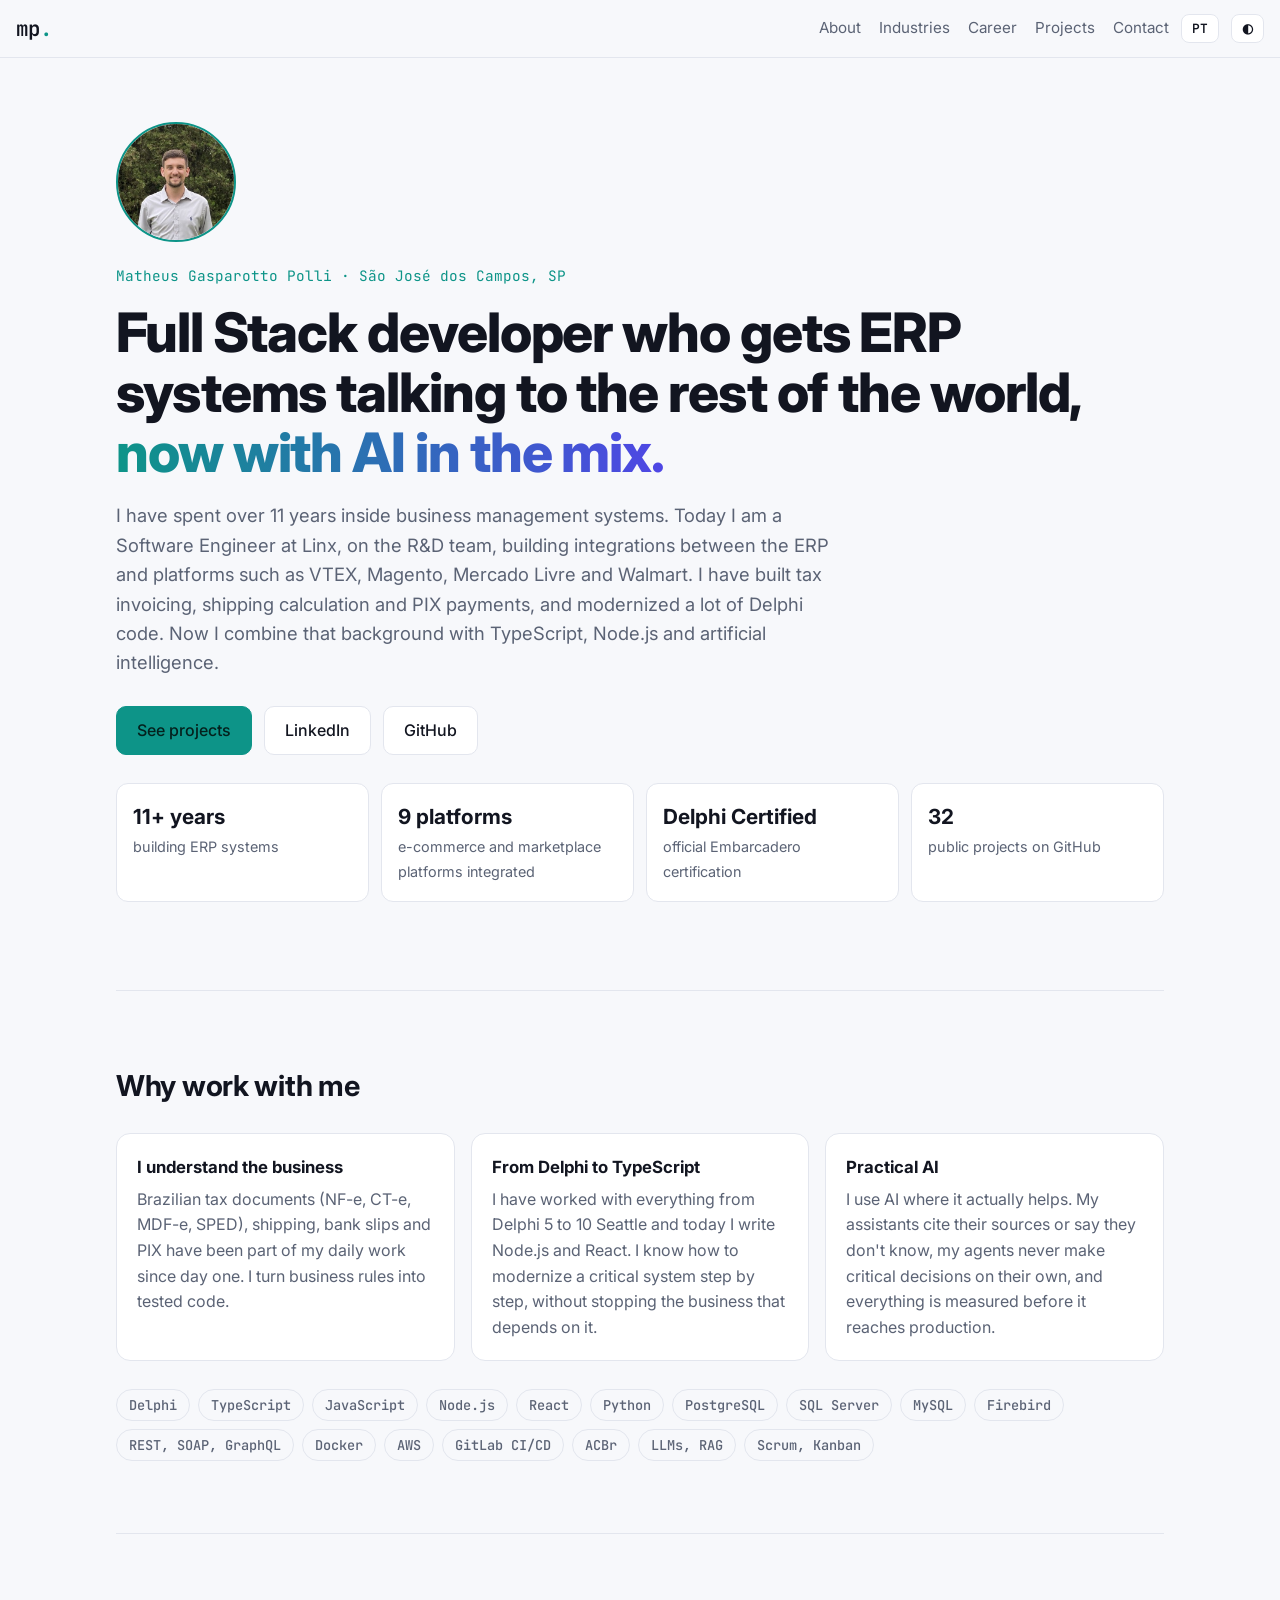
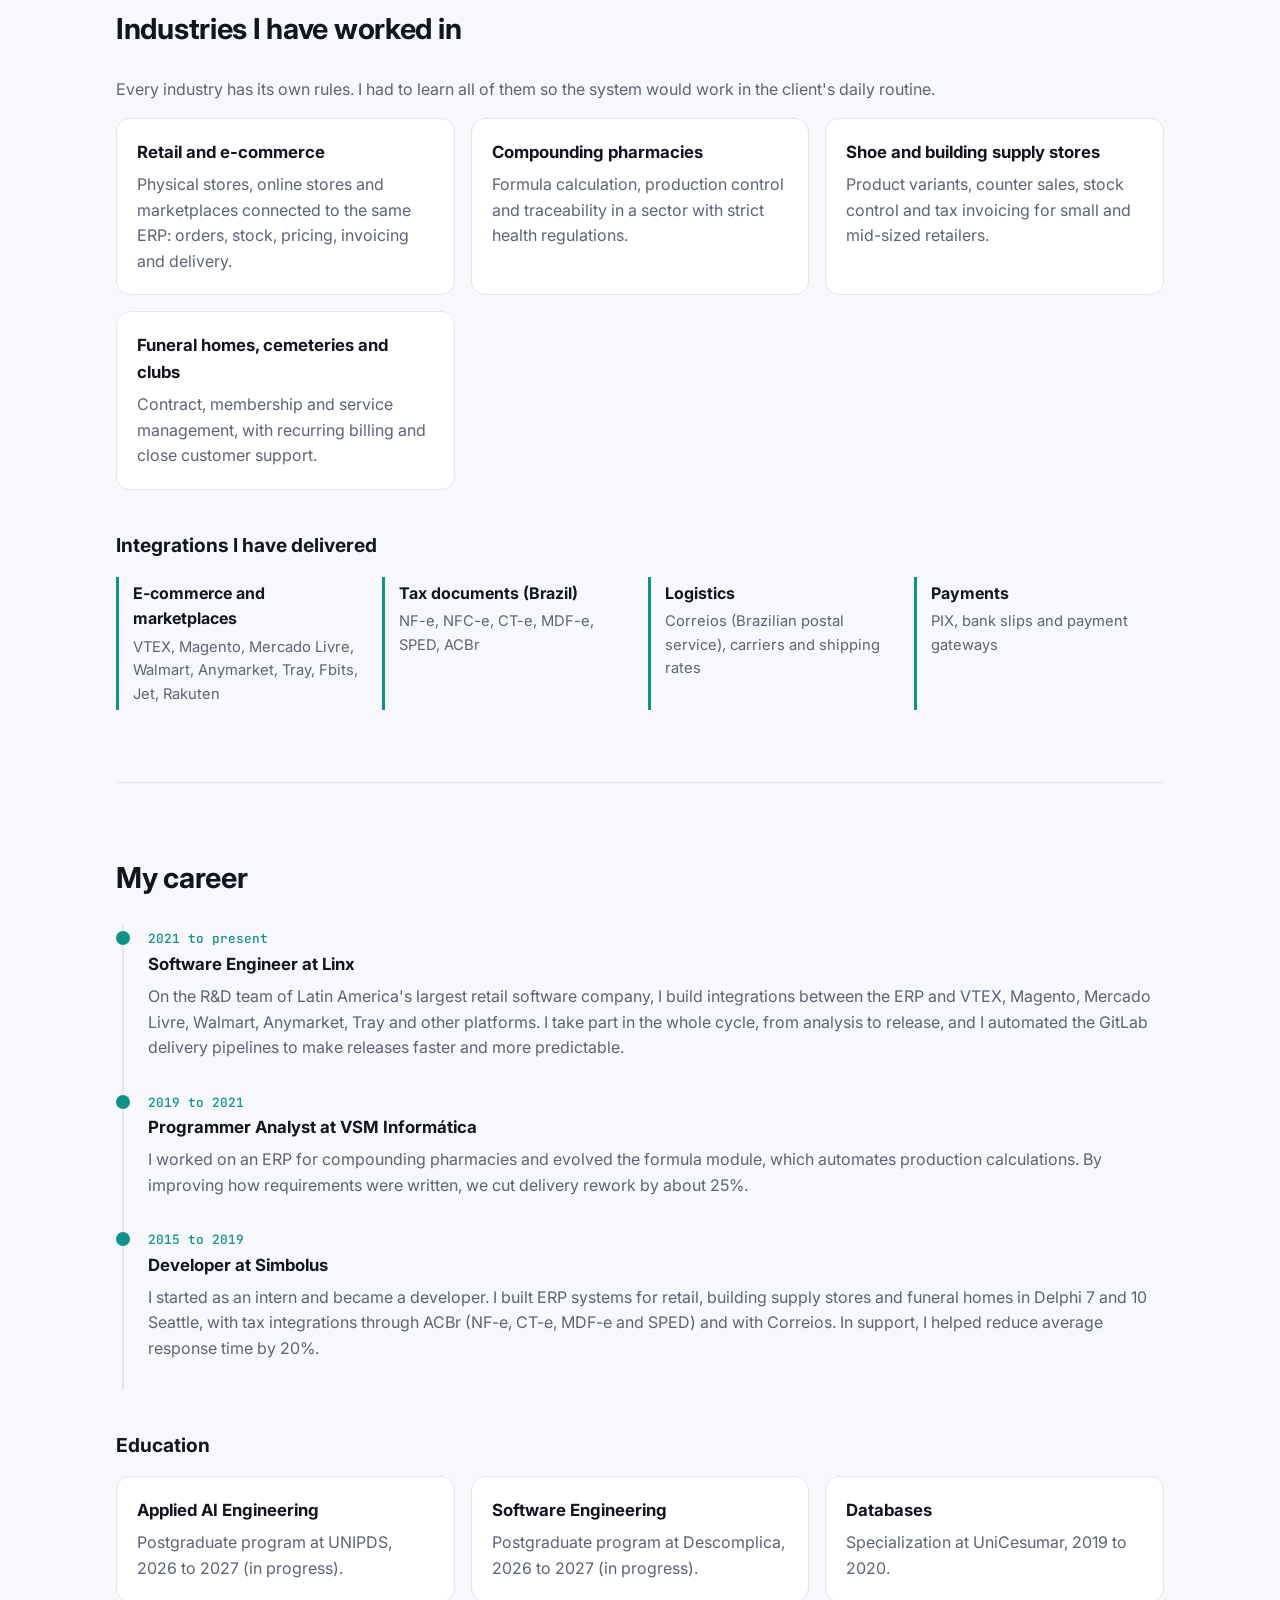
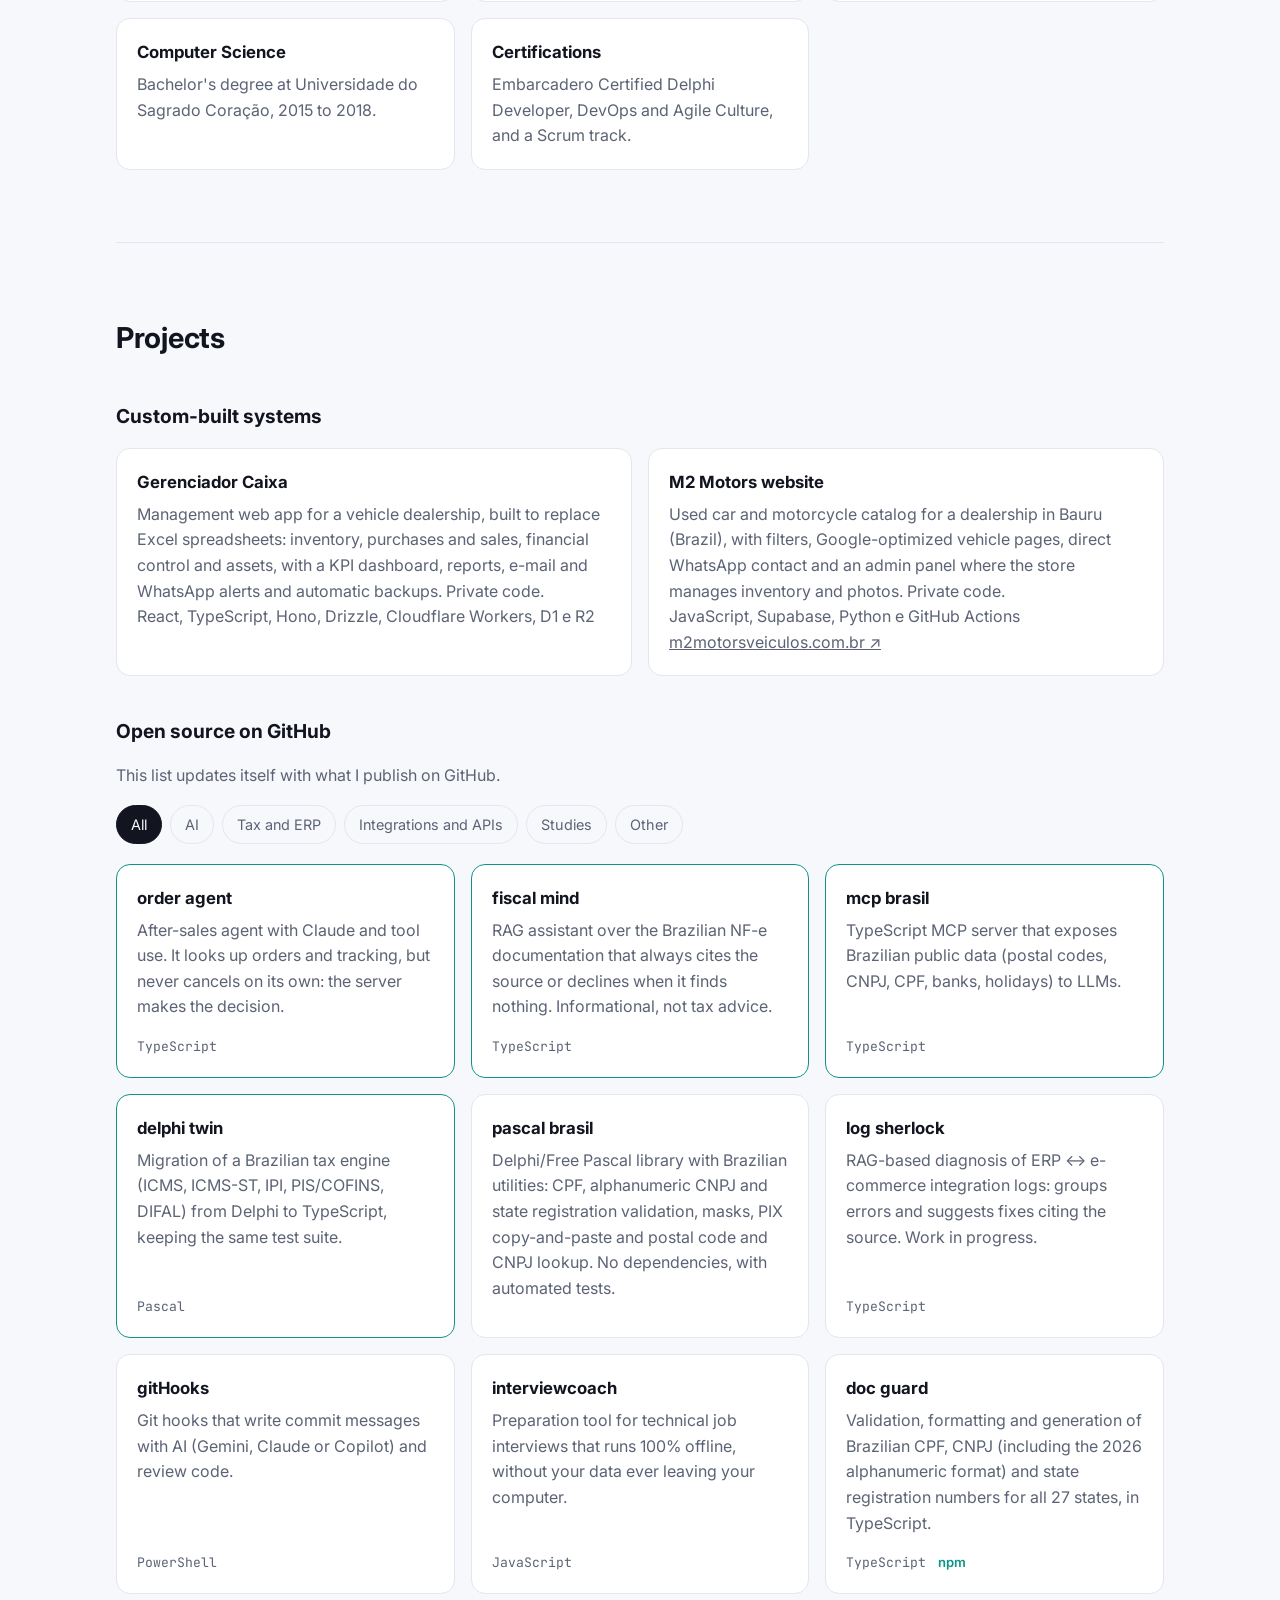
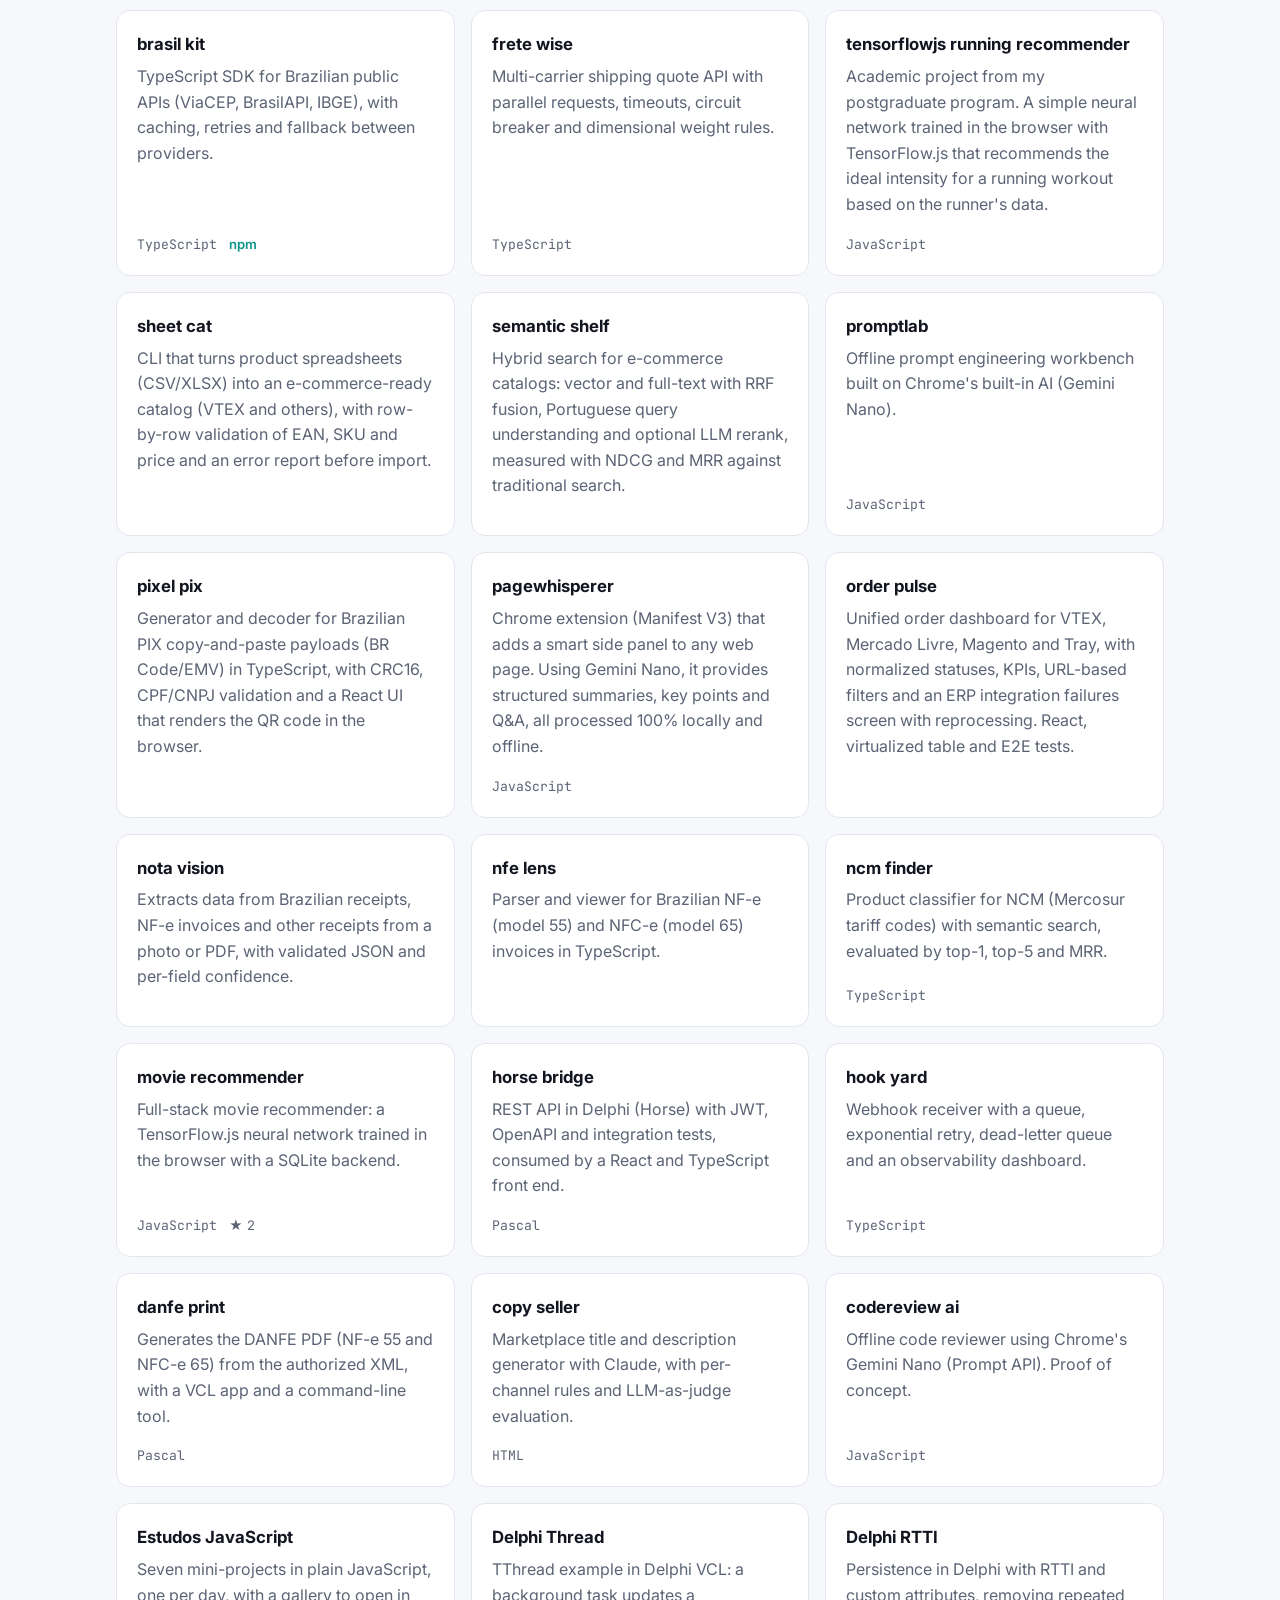
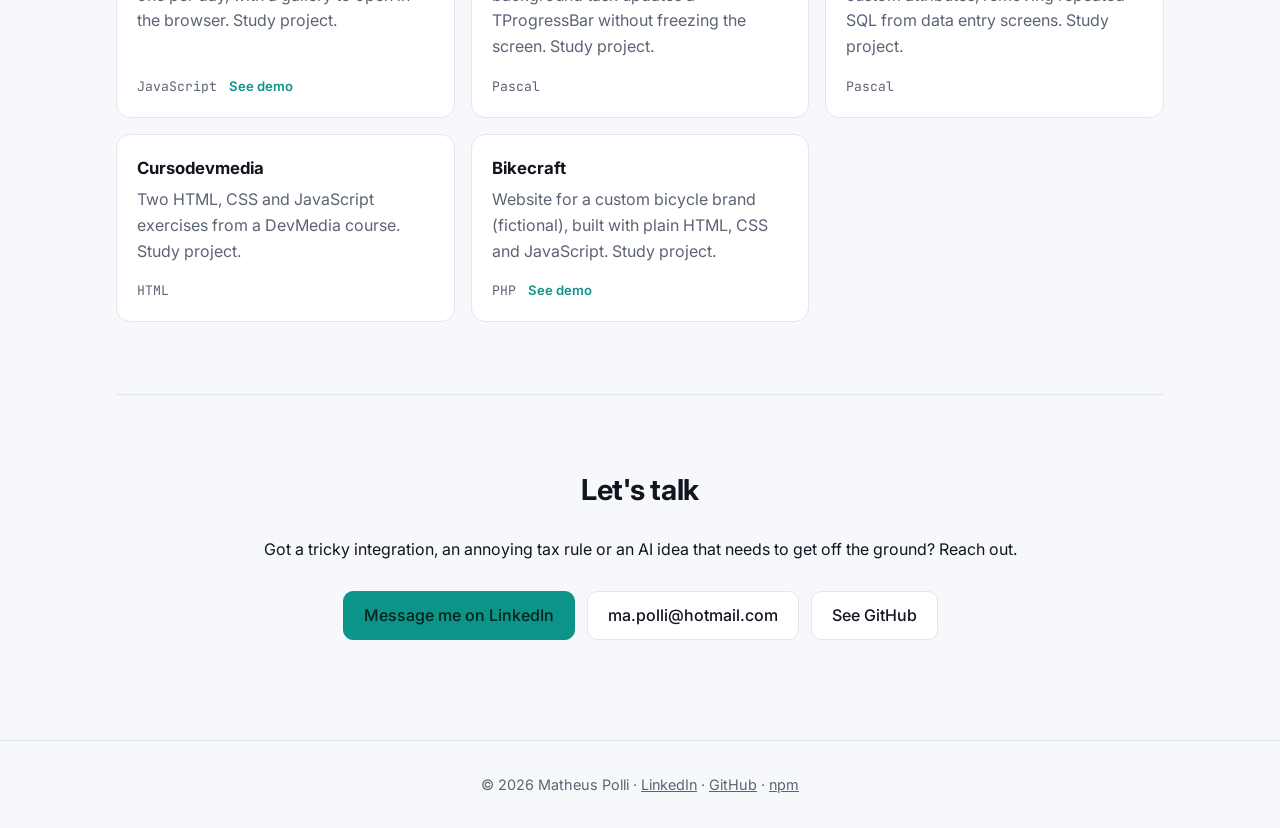
==== commit 4daef1f9: "feat: links do npm no rodapé e nos projetos publicados Co-Authored-By: Claude Opus 5.5 <noreply@anth" ====
--- a/index.html
+++ b/index.html
@@ -29,7 +29,7 @@
     "url": "https://maatheuspolli.github.io/portifolio/",
     "image": "https://maatheuspolli.github.io/portifolio/img/foto.jpg",
     "email": "mailto:ma.polli@hotmail.com",
-    "sameAs": ["https://www.linkedin.com/in/matheusgasparottopolli/", "https://github.com/MaatheusPolli"],
+    "sameAs": ["https://www.linkedin.com/in/matheusgasparottopolli/", "https://github.com/MaatheusPolli", "https://www.npmjs.com/~matheuspolli"],
     "knowsAbout": ["Delphi", "TypeScript", "Node.js", "React", "Integração ERP", "Integração com marketplaces", "VTEX", "Mercado Livre", "NF-e", "CT-e", "MDF-e", "SPED", "PIX", "Sistemas para varejo", "Sistemas para farmácia de manipulação", "Inteligência Artificial", "RAG"],
     "alumniOf": [
       { "@type": "CollegeOrUniversity", "name": "Universidade do Sagrado Coração" },
@@ -162,7 +162,7 @@
     </section>
   </main>
 
-  <footer>© <span id="year"></span> Matheus Polli · <a href="https://www.linkedin.com/in/matheusgasparottopolli/" target="_blank" rel="noopener">LinkedIn</a> · <a href="https://github.com/MaatheusPolli" target="_blank" rel="noopener">GitHub</a></footer>
+  <footer>© <span id="year"></span> Matheus Polli · <a href="https://www.linkedin.com/in/matheusgasparottopolli/" target="_blank" rel="noopener">LinkedIn</a> · <a href="https://github.com/MaatheusPolli" target="_blank" rel="noopener">GitHub</a> · <a href="https://www.npmjs.com/~matheuspolli" target="_blank" rel="noopener">npm</a></footer>
   <script src="i18n.js"></script>
   <script src="app.js"></script>
 </body>
